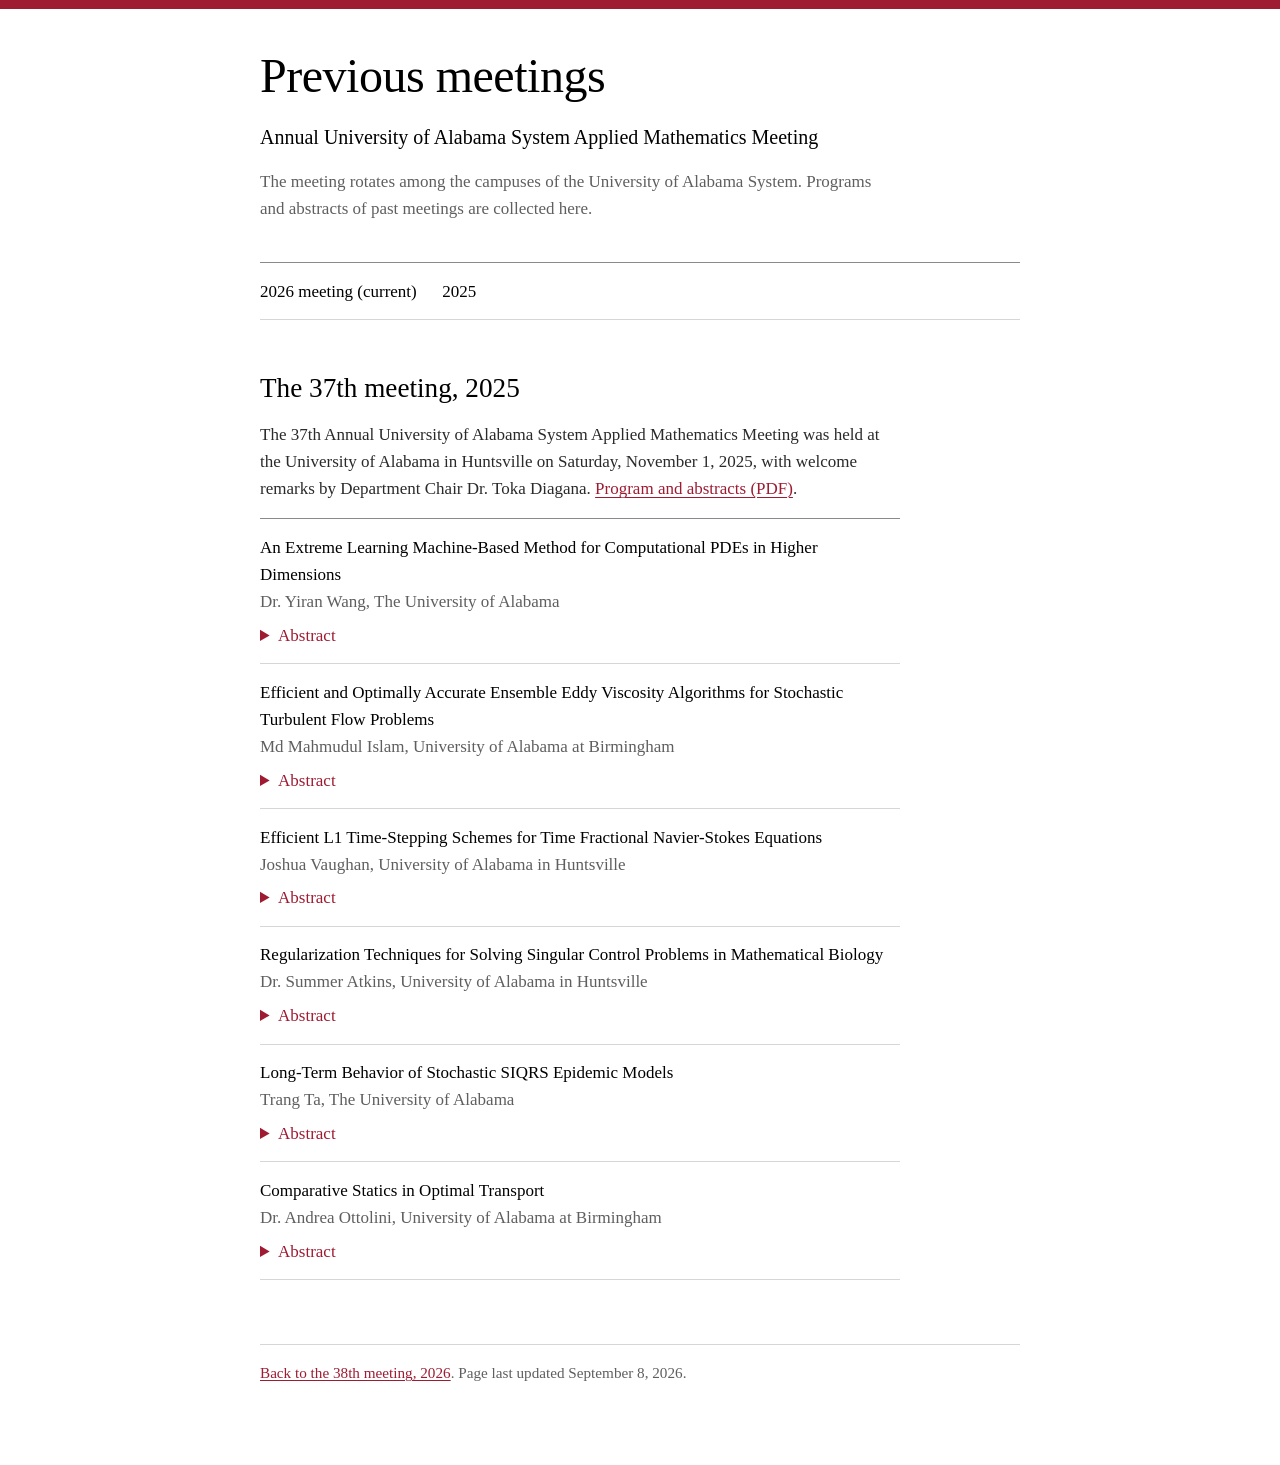
==== previous-meetings.html @ 79e26bdf "Move the 37th meeting to a standalone previous-meetings page Co-Authored-By: Claude Fable 5.1 <norep" ====
<!DOCTYPE html>
<html lang="en">
<head>
<meta charset="utf-8">
<meta name="viewport" content="width=device-width, initial-scale=1">
<title>Previous meetings: University of Alabama System Applied Mathematics Meeting</title>
<meta name="description" content="Programs and abstracts of previous Annual University of Alabama System Applied Mathematics Meetings.">
<link rel="stylesheet" href="style.css">
<!--
  To add a year: copy the <section> block below, give it a new id (e.g. meeting-2026),
  place it ABOVE the older ones, and put the program PDF in assets/.
-->
</head>
<body>
<div class="page">

<header class="masthead">
  <h1>Previous meetings</h1>
  <p class="when-where">
    <span>Annual University of Alabama System Applied Mathematics Meeting</span>
  </p>
  <p class="tentative">The meeting rotates among the campuses of the University of Alabama System. Programs and abstracts of past meetings are collected here.</p>
</header>

<nav class="toc" aria-label="Site">
  <ul>
    <li><a href="index.html">2026 meeting (current)</a></li>
    <li><a href="#meeting-2025">2025</a></li>
  </ul>
</nav>

<section id="meeting-2025">
  <h2>The 37th meeting, 2025</h2>
  <p>The 37th Annual University of Alabama System Applied Mathematics Meeting was held at the University of Alabama in Huntsville on Saturday, November 1, 2025, with welcome remarks by Department Chair Dr. Toka Diagana. <a href="assets/37thAppliedMathMeeting_UAH.pdf">Program and abstracts (PDF)</a>.</p>
  <ul class="talks">
    <li>
      <span class="title">An Extreme Learning Machine-Based Method for Computational PDEs in Higher Dimensions</span>
      <span class="speaker">Dr. Yiran Wang, The University of Alabama</span>
      <details>
        <summary>Abstract</summary>
        <p>We present two effective methods for solving high-dimensional partial differential equations (PDE) based on randomized neural networks. Motivated by the universal approximation property of this type of networks, both methods extend the extreme learning machine (ELM) approach from low to high dimensions.</p>
      </details>
    </li>
    <li>
      <span class="title">Efficient and Optimally Accurate Ensemble Eddy Viscosity Algorithms for Stochastic Turbulent Flow Problems</span>
      <span class="speaker">Md Mahmudul Islam, University of Alabama at Birmingham</span>
      <details>
        <summary>Abstract</summary>
        <p>In this talk, we first propose a Reynolds averaged continuous Ensemble Eddy Viscosity (EEV) model for stochastic turbulent flow problems. We then propose a generic algorithm for a family of fully discrete, grad-div regularized, efficient ensemble parameterized schemes for this model. The linearized Implicit-Explicit (IMEX) EEV generic algorithm shares a common coefficient matrix for each realization per time-step, but with different right-hand-side vectors, which reduces the computational cost and memory requirements to the order of solving deterministic flow problems. One family member of the proposed time-stepping algorithm is analyzed and proven to be stable. It is found to be second-order accurate in time for any stable finite element pair. Avoiding the discrete inverse inequality, the optimal convergence of the scheme is proven rigorously for both 2D and 3D problems. For appropriately large grad-div parameters, that scheme is unconditionally stable and allows weakly divergence-free elements. Several numerical tests are given for high expected Reynolds number (E[Re]) problems. The convergence rates are verified using manufactured solutions with E[Re] = 10<sup>3</sup>, 10<sup>4</sup>, and 10<sup>5</sup>. For various high E[Re], the scheme is implemented on benchmark problems which includes: A 2D channel flow over a unit step problem, a non-intrusive Stochastic Collocation Method (SCM) is used to examine the performance of the schemes on a 2D Regularized Lid Driven Cavity (RLDC) problem, and a 3D RLDC problem, and found them perform well. In addition, we propose an efficient penalty projection algorithm for second-order stochastic turbulent-flow problems.</p>
      </details>
    </li>
    <li>
      <span class="title">Efficient L1 Time-Stepping Schemes for Time Fractional Navier-Stokes Equations</span>
      <span class="speaker">Joshua Vaughan, University of Alabama in Huntsville</span>
      <details>
        <summary>Abstract</summary>
        <p>The Navier–Stokes equations form the cornerstone of viscous fluid flow modeling, extensively studied both theoretically and computationally due to their fundamental role in applications such as aerodynamics, engineering, and plasma physics. Yet, the classical integer-order formulations often fail to accurately capture complex fluid behaviors, such as anomalous diffusion and nonlocal transport in fractal or heterogeneous media. These limitations have motivated the introduction of fractional Navier–Stokes models, incorporating non-integer-order derivatives in time or space to represent memory and nonlocal phenomena more faithfully. In this talk, I will present an L1 scheme for the time fractional Navier-Stokes equations and show some theoretical and numerical results.</p>
      </details>
    </li>
    <li>
      <span class="title">Regularization Techniques for Solving Singular Control Problems in Mathematical Biology</span>
      <span class="speaker">Dr. Summer Atkins, University of Alabama in Huntsville</span>
      <details>
        <summary>Abstract</summary>
        <p>Optimal control theory has been a promising tool in mathematical biology. In some cases, the problem can have the control appear linearly in both the state equations and in the objective functional. The optimal control for such a problem can have a singular region, a region of nonzero measure for which the switching function (the partial derivative of the Hamiltonian with respect to the control) vanishes identically on that region. Finding explicit solutions for the singular case can be particularly difficult, but what’s even more challenging is that numerical solvers are prone to oscillatory artifacts. In this talk, we consider using total variation regularization to regularize these oscillatory artifacts, and we demonstrate numerical solutions to multiple biologically relevant singular control problems.</p>
      </details>
    </li>
    <li>
      <span class="title">Long-Term Behavior of Stochastic SIQRS Epidemic Models</span>
      <span class="speaker">Trang Ta, The University of Alabama</span>
      <details>
        <summary>Abstract</summary>
        <p>This talk analyzes and classifies the dynamics of SIQRS epidemiological models with susceptible, infected, quarantined, and recovered classes, where the recovered individuals can become reinfected. The models incorporate two important types of random fluctuations. The first type results from small fluctuations of the various model parameters that lead to white noise terms. The second type stems from significant environmental regime shifts that can happen at random. The environment switches randomly between a finite number of environmental states, each with a possibly different disease dynamic. The long-term fate of the disease is fully determined by a real-valued threshold λ. When λ &lt; 0, the disease goes extinct asymptotically at an exponential rate. On the other hand, if λ &gt; 0, the disease persists indefinitely. The analysis concludes with some examples in which λ can be computed explicitly, together with simulation results that shed light on real-world situations.</p>
      </details>
    </li>
    <li>
      <span class="title">Comparative Statics in Optimal Transport</span>
      <span class="speaker">Dr. Andrea Ottolini, University of Alabama at Birmingham</span>
      <details>
        <summary>Abstract</summary>
        <p>Given two probability measures f and g on ℝ<sup>m</sup> and ℝ<sup>n</sup>, and a cost function c from ℝ<sup>n</sup> × ℝ<sup>m</sup> → ℝ, the optimal transport problem is to determine the optimal way to map f to g, where optimality is measures with respect to the cost c. The problem has various applications, and I will focus on an economic one where the map can be interpreted as an assignment of workers to firms. A natural question is that of comparative statics: what is the adjustment in the assignment when the cost varies? In this talk, I will dig more into the economics and the mathematics behind the problem. This is based on joint work with Aleh Tsyvinski and Job Boerma.</p>
      </details>
    </li>
  </ul>
</section>

<footer>
  <p><a href="index.html">Back to the 38th meeting, 2026</a>. Page last updated September 8, 2026.</p>
</footer>

</div>
</body>
</html>
---- style.css ----
/* 38th Annual University of Alabama System Applied Mathematics Meeting
   Hand-written stylesheet. No frameworks, no external fonts or scripts. */

:root {
  --crimson: #9e1b32;          /* UA crimson */
  --crimson-deep: #7a1427;
  --crimson-wash: #f7eaed;     /* shading for breaks in the schedule */
  --paper: #ffffff;
  --ink: #000000;
  --ink-body: #2a2a2a;
  --ink-muted: #5f5f5f;
  --rule: #d6d6d6;
  --rule-strong: #8a8a8a;
  --tbd-bg: #fff4c2;
  --tbd-ink: #5a4300;
  --measure: 40rem;
  --measure-wide: 50rem;
}

@media (prefers-color-scheme: dark) {
  :root {
    --crimson: #e2647b;
    --crimson-deep: #f08ea0;
    --crimson-wash: #33151c;
    --paper: #161616;
    --ink: #ffffff;
    --ink-body: #dcdcdc;
    --ink-muted: #a3a3a3;
    --rule: #3a3a3a;
    --rule-strong: #7a7a7a;
    --tbd-bg: #4a3a00;
    --tbd-ink: #ffe9a3;
  }
}

* { box-sizing: border-box; }

html { color-scheme: light dark; }

body {
  margin: 0;
  background: var(--paper);
  color: var(--ink-body);
  font-family: "Iowan Old Style", "Palatino Linotype", "Book Antiqua", Palatino, Georgia, "Times New Roman", serif;
  font-size: 1.0625rem;
  line-height: 1.6;
  border-top: 0.6rem solid var(--crimson);
}

a {
  color: var(--crimson);
  text-decoration-thickness: 1px;
  text-underline-offset: 0.15em;
}
a:hover { color: var(--crimson-deep); }
a:focus-visible,
summary:focus-visible {
  outline: 3px solid var(--crimson);
  outline-offset: 3px;
}

.page {
  max-width: var(--measure-wide);
  margin: 0 auto;
  padding: 2.5rem 1.25rem 4rem;
}

/* Masthead */

.masthead { max-width: var(--measure-wide); }

.masthead h1 {
  margin: 0;
  color: var(--ink);
  font-weight: 400;
  font-size: clamp(1.9rem, 4.6vw, 3rem);
  line-height: 1.12;
  letter-spacing: -0.01em;
  text-wrap: balance;
}

.masthead .when-where {
  margin: 1.25rem 0 0;
  font-size: 1.25rem;
  line-height: 1.45;
  color: var(--ink);
}
.masthead .when-where span { display: block; }
.masthead .when-where .date { font-weight: 700; }

.masthead .tentative {
  margin: 1rem 0 0;
  color: var(--ink-muted);
  max-width: var(--measure);
}

.actions {
  margin: 1.75rem 0 0;
  padding: 0;
  list-style: none;
  display: flex;
  flex-wrap: wrap;
  gap: 0.75rem 1.5rem;
}
.actions a.primary {
  display: inline-block;
  background: var(--crimson);
  color: #fff;
  padding: 0.6rem 1.1rem;
  text-decoration: none;
  border-radius: 2px;
}
.actions a.primary:hover { background: var(--crimson-deep); color: #fff; }
.actions li { display: flex; align-items: center; }

/* In-page navigation */

.toc {
  margin: 2.5rem 0 0;
  padding: 0.9rem 0;
  border-top: 1px solid var(--rule-strong);
  border-bottom: 1px solid var(--rule);
}
.toc ul {
  margin: 0;
  padding: 0;
  list-style: none;
  display: flex;
  flex-wrap: wrap;
  gap: 0.35rem 1.6rem;
}
.toc a { color: var(--ink); text-decoration: none; }
.toc a:hover { color: var(--crimson); text-decoration: underline; }

/* Sections */

section { margin-top: 3.25rem; }

h2 {
  margin: 0 0 1rem;
  color: var(--ink);
  font-weight: 400;
  font-size: 1.7rem;
  line-height: 1.2;
}

h3 {
  margin: 1.75rem 0 0.5rem;
  color: var(--ink);
  font-weight: 700;
  font-size: 1.125rem;
}

p, ul, ol, dl { max-width: var(--measure); }
p { margin: 0 0 1rem; }

/* Schedule table: the centerpiece of the page */

.schedule {
  width: 100%;
  border-collapse: collapse;
  margin: 0.5rem 0 1rem;
  font-variant-numeric: tabular-nums;
}
.schedule caption {
  text-align: left;
  caption-side: top;
  padding: 0 0 0.6rem;
  color: var(--ink-muted);
}
.schedule th,
.schedule td {
  text-align: left;
  vertical-align: top;
  padding: 0.55rem 0.75rem 0.55rem 0;
  border-bottom: 1px solid var(--rule);
}
.schedule thead th {
  color: var(--ink);
  border-bottom: 1px solid var(--rule-strong);
  font-weight: 700;
}
.schedule th[scope="row"] {
  width: 11.5rem;
  white-space: nowrap;
  font-weight: 400;
  color: var(--crimson);
}
.schedule tr.break td,
.schedule tr.break th {
  background: var(--crimson-wash);
  font-weight: 700;
  color: var(--ink);
}
.schedule tr.break th { padding-left: 0.5rem; }
.schedule tr.break td { padding-right: 0.5rem; }
.schedule .slot { color: var(--ink-muted); font-style: italic; }

.schedule-note {
  font-size: 0.95rem;
  color: var(--ink-muted);
}

@media (max-width: 34rem) {
  .schedule th[scope="row"] {
    width: 7.5rem;
    white-space: normal;
  }
}

/* Definition lists (call for talks, venue, contact) */

dl { margin: 0 0 1rem; }
dt { font-weight: 700; color: var(--ink); margin-top: 0.75rem; }
dd { margin: 0.15rem 0 0; }

/* Organizers */

.people {
  list-style: none;
  padding: 0;
  margin: 0 0 1rem;
  max-width: var(--measure);
}
.people li { padding: 0.45rem 0; border-bottom: 1px solid var(--rule); }
.people li:first-child { border-top: 1px solid var(--rule-strong); }
.people .name { color: var(--ink); font-weight: 700; }
.people .aff { color: var(--ink-muted); }

/* Placeholders that must be filled in before announcing */

.tbd {
  background: var(--tbd-bg);
  color: var(--tbd-ink);
  padding: 0 0.3em;
  border-radius: 2px;
  font-style: normal;
}

/* Previous meeting: talk list with collapsible abstracts */

.talks {
  list-style: none;
  padding: 0;
  margin: 0 0 1rem;
  max-width: var(--measure);
}
.talks > li {
  padding: 0.9rem 0;
  border-bottom: 1px solid var(--rule);
}
.talks > li:first-child { border-top: 1px solid var(--rule-strong); }
.talks .title { color: var(--ink); }
.talks .speaker { display: block; color: var(--ink-muted); }
.talks details { margin-top: 0.4rem; }
.talks summary {
  cursor: pointer;
  color: var(--crimson);
  width: max-content;
  max-width: 100%;
}
.talks summary:hover { color: var(--crimson-deep); text-decoration: underline; }
.talks details p { margin: 0.5rem 0 0; }

footer {
  margin-top: 4rem;
  padding-top: 1rem;
  border-top: 1px solid var(--rule);
  color: var(--ink-muted);
  font-size: 0.95rem;
}

@media (prefers-reduced-motion: no-preference) {
  html { scroll-behavior: smooth; }
}

@media print {
  body { border-top: none; color: #000; }
  .actions, .toc { display: none; }
  a { color: #000; text-decoration: none; }
}
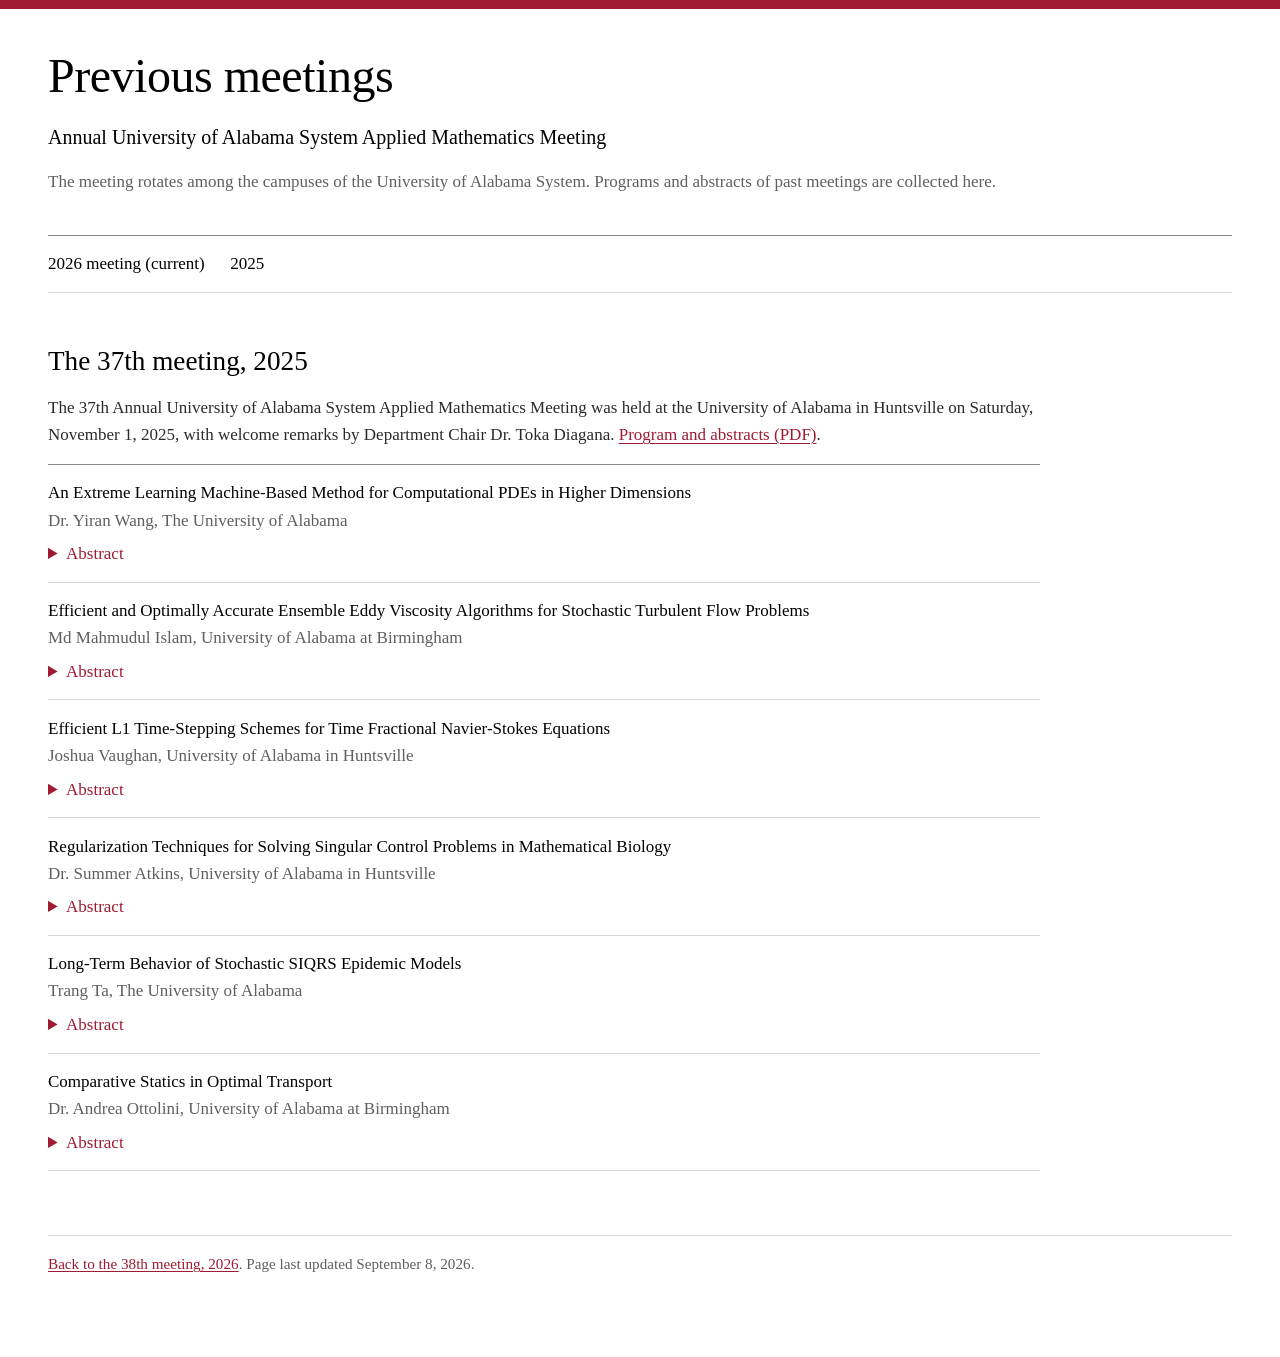
==== commit 38e783d1: "Widen the page from 50rem to 78rem The single centred column read as a narrow strip on a desktop mon" ====
--- a/previous-meetings.html
+++ b/previous-meetings.html
@@ -5,7 +5,7 @@
 <meta name="viewport" content="width=device-width, initial-scale=1">
 <title>Previous meetings: University of Alabama System Applied Mathematics Meeting</title>
 <meta name="description" content="Programs and abstracts of previous Annual University of Alabama System Applied Mathematics Meetings.">
-<link rel="stylesheet" href="style.css">
+<link rel="stylesheet" href="style.css?v=20260908d">
 <!--
   To add a year: copy the <section> block below, give it a new id (e.g. meeting-2026),
   place it ABOVE the older ones, and put the program PDF in assets/.
--- a/style.css
+++ b/style.css
@@ -13,8 +13,8 @@
   --rule-strong: #8a8a8a;
   --tbd-bg: #fff4c2;
   --tbd-ink: #5a4300;
-  --measure: 40rem;
-  --measure-wide: 50rem;
+  --measure: 62rem;
+  --measure-wide: 78rem;
 }
 
 @media (prefers-color-scheme: dark) {
@@ -62,7 +62,7 @@
 .page {
   max-width: var(--measure-wide);
   margin: 0 auto;
-  padding: 2.5rem 1.25rem 4rem;
+  padding: 2.5rem 2rem 4rem;
 }
 
 /* Masthead */
@@ -213,6 +213,19 @@
 dl { margin: 0 0 1rem; }
 dt { font-weight: 700; color: var(--ink); margin-top: 0.75rem; }
 dd { margin: 0.15rem 0 0; }
+
+address { font-style: normal; }
+
+.map { max-width: var(--measure-wide); margin: 1.25rem 0 0; }
+.map iframe {
+  display: block;
+  width: 100%;
+  height: 360px;
+  border: 0;
+  border-radius: 2px;
+}
+.map p { margin: 0.5rem 0 0; font-size: 0.95rem; }
+@media (max-width: 34rem) { .map iframe { height: 260px; } }
 
 /* Organizers */
 
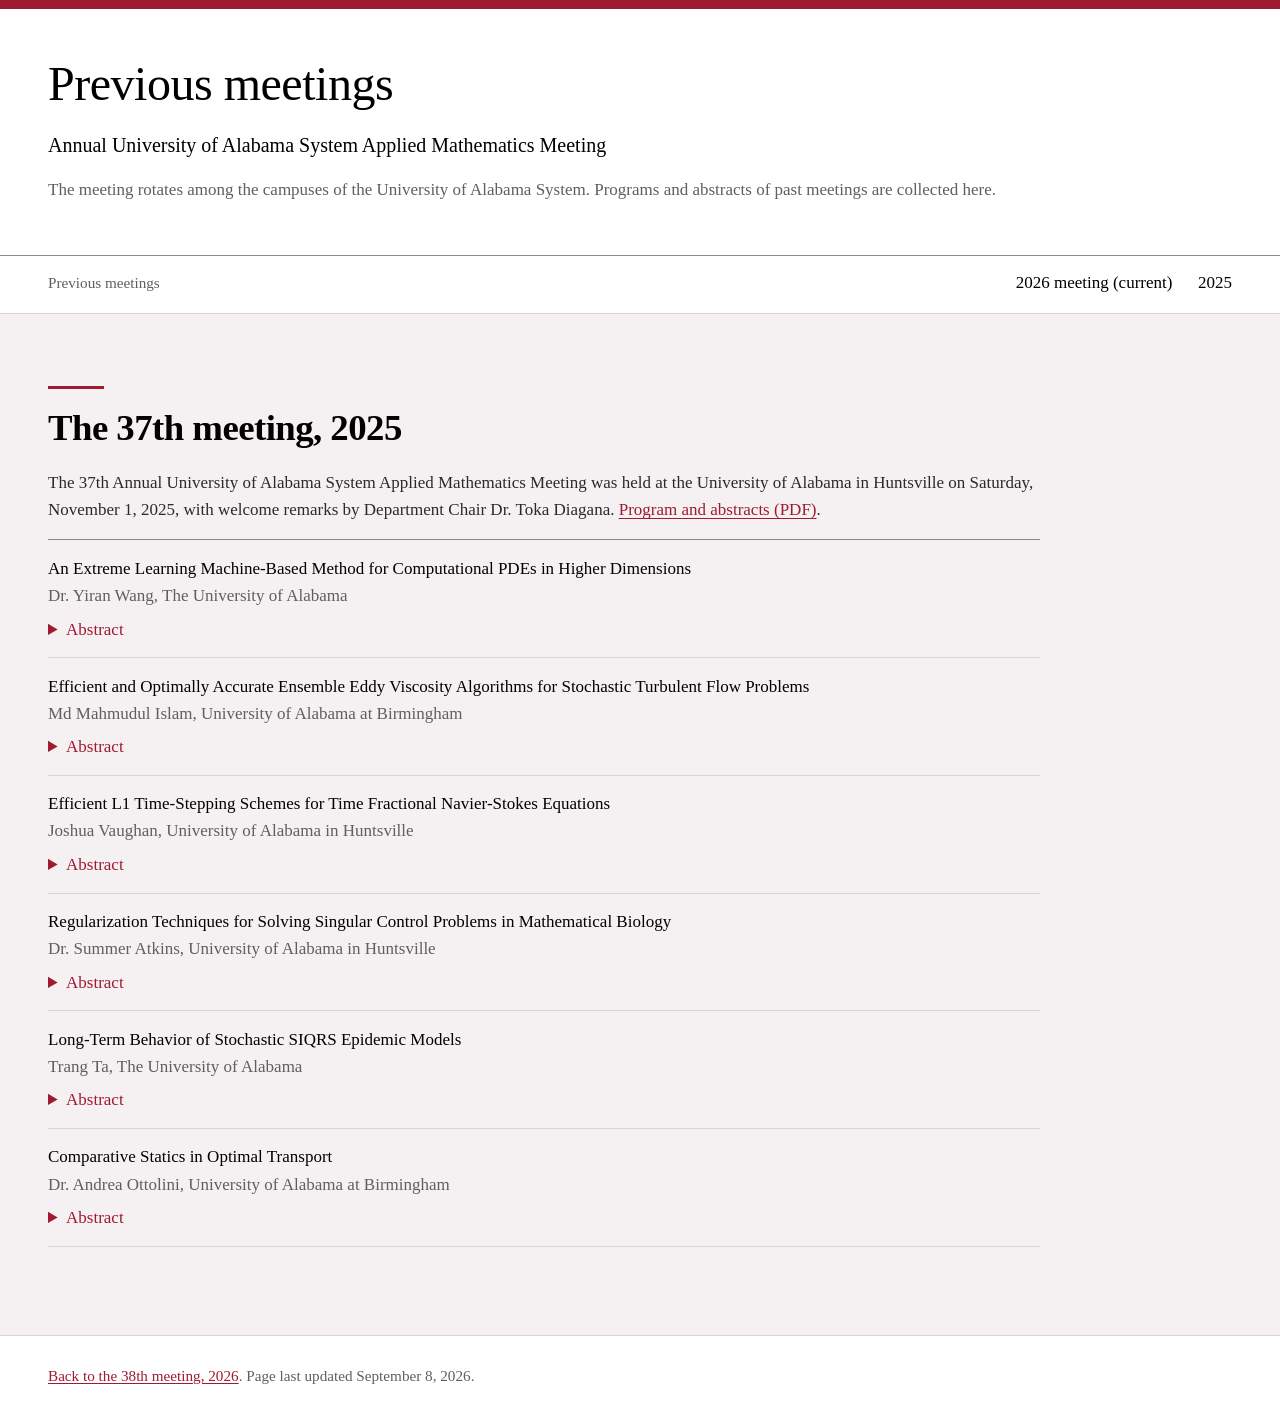
==== commit 3d16f777: "Give each section its own band so they stop reading as one column The page was a single continuous c" ====
--- a/previous-meetings.html
+++ b/previous-meetings.html
@@ -5,31 +5,41 @@
 <meta name="viewport" content="width=device-width, initial-scale=1">
 <title>Previous meetings: University of Alabama System Applied Mathematics Meeting</title>
 <meta name="description" content="Programs and abstracts of previous Annual University of Alabama System Applied Mathematics Meetings.">
-<link rel="stylesheet" href="style.css?v=20260908d">
+<link rel="stylesheet" href="style.css?v=20260908e">
 <!--
   To add a year: copy the <section> block below, give it a new id (e.g. meeting-2026),
   place it ABOVE the older ones, and put the program PDF in assets/.
+
+  Every top-level block is a full-width band carrying its own background; the
+  inner <div class="wrap"> holds the text measure. Alternate the tinted band
+  (class="band band--tint") and the plain one (class="band") between sections,
+  and add each new id to the <nav class="toc"> list.
 -->
 </head>
 <body>
-<div class="page">
 
-<header class="masthead">
-  <h1>Previous meetings</h1>
-  <p class="when-where">
-    <span>Annual University of Alabama System Applied Mathematics Meeting</span>
-  </p>
-  <p class="tentative">The meeting rotates among the campuses of the University of Alabama System. Programs and abstracts of past meetings are collected here.</p>
+<header class="masthead" id="top">
+  <div class="wrap">
+    <h1>Previous meetings</h1>
+    <p class="when-where">
+      <span>Annual University of Alabama System Applied Mathematics Meeting</span>
+    </p>
+    <p class="tentative">The meeting rotates among the campuses of the University of Alabama System. Programs and abstracts of past meetings are collected here.</p>
+  </div>
 </header>
 
 <nav class="toc" aria-label="Site">
-  <ul>
-    <li><a href="index.html">2026 meeting (current)</a></li>
-    <li><a href="#meeting-2025">2025</a></li>
-  </ul>
+  <div class="wrap">
+    <a class="toc-home" href="#top">Previous meetings</a>
+    <ul>
+      <li><a href="index.html">2026 meeting (current)</a></li>
+      <li><a href="#meeting-2025">2025</a></li>
+    </ul>
+  </div>
 </nav>
 
-<section id="meeting-2025">
+<section id="meeting-2025" class="band band--tint">
+  <div class="wrap">
   <h2>The 37th meeting, 2025</h2>
   <p>The 37th Annual University of Alabama System Applied Mathematics Meeting was held at the University of Alabama in Huntsville on Saturday, November 1, 2025, with welcome remarks by Department Chair Dr. Toka Diagana. <a href="assets/37thAppliedMathMeeting_UAH.pdf">Program and abstracts (PDF)</a>.</p>
   <ul class="talks">
@@ -82,12 +92,72 @@
       </details>
     </li>
   </ul>
+  </div>
 </section>
 
 <footer>
-  <p><a href="index.html">Back to the 38th meeting, 2026</a>. Page last updated September 8, 2026.</p>
+  <div class="wrap">
+    <p><a href="index.html">Back to the 38th meeting, 2026</a>. Page last updated September 8, 2026.</p>
+  </div>
 </footer>
 
-</div>
+<script>
+/* Pins the section navigation and marks the section currently being read.
+   Plain vanilla JS, no library. The page works fully without it. */
+(function () {
+  var nav = document.querySelector('.toc');
+  if (!nav) return;
+
+  var onScroll = function () {
+    nav.classList.toggle('is-stuck', nav.getBoundingClientRect().top <= 0);
+  };
+  window.addEventListener('scroll', onScroll, { passive: true });
+  onScroll();
+
+  /* Anchor jumps must clear the pinned bar. Its height changes when the links
+     wrap, so measure it rather than trusting the value in the stylesheet. */
+  var setNavHeight = function () {
+    var h = Math.ceil(nav.getBoundingClientRect().height) + 12;
+    document.documentElement.style.setProperty('--nav-height', h + 'px');
+  };
+  setNavHeight();
+  window.addEventListener('resize', setNavHeight);
+
+  if (!('IntersectionObserver' in window)) return;
+
+  var links = {}, sections = [], seen = Object.create(null);
+  Array.prototype.forEach.call(nav.querySelectorAll('a[href^="#"]'), function (a) {
+    var target = document.getElementById(a.getAttribute('href').slice(1));
+    if (target && target.tagName === 'SECTION') { links[target.id] = a; sections.push(target); }
+  });
+  if (!sections.length) return;
+
+  var mark = function (current) {
+    for (var id in links) links[id].classList.toggle('is-current', id === current);
+  };
+
+  var update = function () {
+    var doc = document.documentElement;
+    /* The last section is shorter than the detection band, so it would never
+       match on its own: at the end of the page it is what is being read. */
+    if (window.scrollY + window.innerHeight >= doc.scrollHeight - 2) {
+      mark(sections[sections.length - 1].id);
+      return;
+    }
+    var current = null;
+    sections.forEach(function (s) { if (seen[s.id]) current = s.id; });
+    if (current) mark(current);
+    else if (window.scrollY < sections[0].offsetTop) mark(null);
+  };
+
+  var observer = new IntersectionObserver(function (entries) {
+    entries.forEach(function (e) { seen[e.target.id] = e.isIntersecting; });
+    update();
+  }, { rootMargin: '-76px 0px -70% 0px' });
+  sections.forEach(function (s) { observer.observe(s); });
+  window.addEventListener('scroll', update, { passive: true });
+})();
+</script>
+
 </body>
 </html>
--- a/style.css
+++ b/style.css
@@ -1,11 +1,17 @@
 /* 38th Annual University of Alabama System Applied Mathematics Meeting
-   Hand-written stylesheet. No frameworks, no external fonts or scripts. */
+   Hand-written stylesheet. No frameworks, no external fonts or scripts.
+
+   Page structure: each top-level block (masthead, nav, section, footer) is a
+   full-bleed "band" that carries the background; an inner .wrap holds the
+   measure. Sections alternate paper / tint and each opens with a crimson rule,
+   so every section reads as its own block. */
 
 :root {
   --crimson: #9e1b32;          /* UA crimson */
   --crimson-deep: #7a1427;
-  --crimson-wash: #f7eaed;     /* shading for breaks in the schedule */
+  --crimson-wash: #eddfe3;     /* shading for breaks in the schedule */
   --paper: #ffffff;
+  --band: #f5f1f2;             /* alternating section background */
   --ink: #000000;
   --ink-body: #2a2a2a;
   --ink-muted: #5f5f5f;
@@ -13,16 +19,19 @@
   --rule-strong: #8a8a8a;
   --tbd-bg: #fff4c2;
   --tbd-ink: #5a4300;
+  --sticky-shadow: 0 1px 0 rgba(0, 0, 0, 0.09), 0 6px 14px rgba(0, 0, 0, 0.07);
   --measure: 62rem;
   --measure-wide: 78rem;
+  --nav-height: 4.5rem;
 }
 
 @media (prefers-color-scheme: dark) {
   :root {
     --crimson: #e2647b;
     --crimson-deep: #f08ea0;
-    --crimson-wash: #33151c;
+    --crimson-wash: #3d1922;
     --paper: #161616;
+    --band: #1e1a1c;
     --ink: #ffffff;
     --ink-body: #dcdcdc;
     --ink-muted: #a3a3a3;
@@ -30,6 +39,7 @@
     --rule-strong: #7a7a7a;
     --tbd-bg: #4a3a00;
     --tbd-ink: #ffe9a3;
+    --sticky-shadow: 0 1px 0 rgba(0, 0, 0, 0.6), 0 6px 14px rgba(0, 0, 0, 0.5);
   }
 }
 
@@ -59,15 +69,30 @@
   outline-offset: 3px;
 }
 
-.page {
+/* Keep anything scrolled to by a link or by keyboard focus clear of the
+   pinned navigation bar. */
+:is(a, summary, [tabindex]) { scroll-margin-top: calc(var(--nav-height) + 1rem); }
+
+/* Bands and the measure inside them */
+
+.wrap {
   max-width: var(--measure-wide);
   margin: 0 auto;
-  padding: 2.5rem 2rem 4rem;
+  padding-left: 2rem;
+  padding-right: 2rem;
+}
+
+.band { padding: 4.5rem 0; }
+.band--tint { background: var(--band); }
+
+@media (max-width: 34rem) {
+  .wrap { padding-left: 1.25rem; padding-right: 1.25rem; }
+  .band { padding: 3rem 0; }
 }
 
 /* Masthead */
 
-.masthead { max-width: var(--measure-wide); }
+.masthead { padding: 3rem 0 3.25rem; }
 
 .masthead h1 {
   margin: 0;
@@ -113,35 +138,89 @@
 .actions a.primary:hover { background: var(--crimson-deep); color: #fff; }
 .actions li { display: flex; align-items: center; }
 
-/* In-page navigation */
+/* In-page navigation, pinned to the top while scrolling */
 
 .toc {
-  margin: 2.5rem 0 0;
-  padding: 0.9rem 0;
+  position: sticky;
+  top: 0;
+  z-index: 10;
+  margin: 0;
+  padding: 0.8rem 0;
+  background: var(--paper);
   border-top: 1px solid var(--rule-strong);
   border-bottom: 1px solid var(--rule);
 }
+.toc.is-stuck {
+  border-top-color: transparent;
+  box-shadow: var(--sticky-shadow);
+}
+.toc .wrap {
+  display: flex;
+  flex-wrap: wrap;
+  align-items: baseline;
+  gap: 0.4rem 2rem;
+}
+.toc-home {
+  color: var(--ink-muted);
+  font-size: 0.95rem;
+  text-decoration: none;
+}
+.toc-home:hover { color: var(--crimson); text-decoration: underline; }
+@media (max-width: 48rem) { .toc-home { display: none; } }
+
 .toc ul {
-  margin: 0;
+  margin: 0 0 0 auto;
   padding: 0;
   list-style: none;
   display: flex;
   flex-wrap: wrap;
-  gap: 0.35rem 1.6rem;
-}
-.toc a { color: var(--ink); text-decoration: none; }
-.toc a:hover { color: var(--crimson); text-decoration: underline; }
+  gap: 0.3rem 1.6rem;
+}
+.toc a:not(.toc-home) {
+  display: inline-block;
+  color: var(--ink);
+  text-decoration: none;
+  padding-bottom: 0.15rem;
+  border-bottom: 2px solid transparent;
+}
+.toc a:not(.toc-home):hover {
+  color: var(--crimson);
+  border-bottom-color: var(--rule-strong);
+}
+.toc a.is-current {
+  color: var(--crimson);
+  font-weight: 700;
+  border-bottom-color: var(--crimson);
+}
+
+/* Keep the pinned bar to a single row on a phone: it stays on screen the whole
+   time, so it must not eat the viewport. --nav-height is the static fallback
+   for the no-JavaScript case; the script replaces it with the measured height. */
+@media (max-width: 34rem) {
+  :root { --nav-height: 6.5rem; }
+  .toc { padding: 0.6rem 0; }
+  .toc ul { gap: 0.25rem 1rem; font-size: 0.95rem; }
+}
 
 /* Sections */
 
-section { margin-top: 3.25rem; }
+section { scroll-margin-top: var(--nav-height); }
 
 h2 {
-  margin: 0 0 1rem;
-  color: var(--ink);
-  font-weight: 400;
-  font-size: 1.7rem;
-  line-height: 1.2;
+  margin: 0 0 1.25rem;
+  color: var(--ink);
+  font-weight: 700;
+  font-size: clamp(1.8rem, 3vw, 2.3rem);
+  line-height: 1.15;
+  letter-spacing: -0.015em;
+}
+section h2::before {
+  content: "";
+  display: block;
+  width: 3.5rem;
+  height: 3px;
+  margin-bottom: 1.1rem;
+  background: var(--crimson);
 }
 
 h3 {
@@ -208,7 +287,7 @@
   }
 }
 
-/* Definition lists (call for talks, venue, contact) */
+/* Definition lists (call for talks, venue) */
 
 dl { margin: 0 0 1rem; }
 dt { font-weight: 700; color: var(--ink); margin-top: 0.75rem; }
@@ -232,13 +311,34 @@
 .people {
   list-style: none;
   padding: 0;
-  margin: 0 0 1rem;
-  max-width: var(--measure);
-}
-.people li { padding: 0.45rem 0; border-bottom: 1px solid var(--rule); }
-.people li:first-child { border-top: 1px solid var(--rule-strong); }
-.people .name { color: var(--ink); font-weight: 700; }
-.people .aff { color: var(--ink-muted); }
+  margin: 0 0 1.5rem;
+  max-width: none;
+  display: grid;
+  grid-template-columns: 1fr;
+  gap: 1rem;
+}
+/* Explicit column counts rather than auto-fit: there are five organizers, and
+   auto-fit leaves a lone card stranded on a second row at common widths. */
+@media (min-width: 34rem) { .people { grid-template-columns: repeat(2, 1fr); } }
+@media (min-width: 56rem) { .people { grid-template-columns: repeat(3, 1fr); } }
+@media (min-width: 72rem) { .people { grid-template-columns: repeat(5, 1fr); } }
+.people li {
+  padding: 1rem 1.1rem 1.1rem;
+  background: var(--paper);
+  border: 1px solid var(--rule);
+  border-top: 3px solid var(--crimson);
+}
+.people .name {
+  display: block;
+  color: var(--ink);
+  font-weight: 700;
+}
+.people .aff {
+  display: block;
+  color: var(--ink-muted);
+  font-size: 0.95rem;
+  margin-bottom: 0.4rem;
+}
 
 /* Placeholders that must be filled in before announcing */
 
@@ -276,12 +376,12 @@
 .talks details p { margin: 0.5rem 0 0; }
 
 footer {
-  margin-top: 4rem;
-  padding-top: 1rem;
+  padding: 1.75rem 0;
   border-top: 1px solid var(--rule);
   color: var(--ink-muted);
   font-size: 0.95rem;
 }
+footer p { margin: 0; }
 
 @media (prefers-reduced-motion: no-preference) {
   html { scroll-behavior: smooth; }
@@ -291,4 +391,12 @@
   body { border-top: none; color: #000; }
   .actions, .toc { display: none; }
   a { color: #000; text-decoration: none; }
-}
+  .band { padding: 1.25rem 0; }
+  .band--tint,
+  .people li,
+  .schedule tr.break td,
+  .schedule tr.break th { background: none; }
+  .people li { border: 1px solid #999; }
+  section h2::before { background: #000; }
+  .map iframe { display: none; }
+}
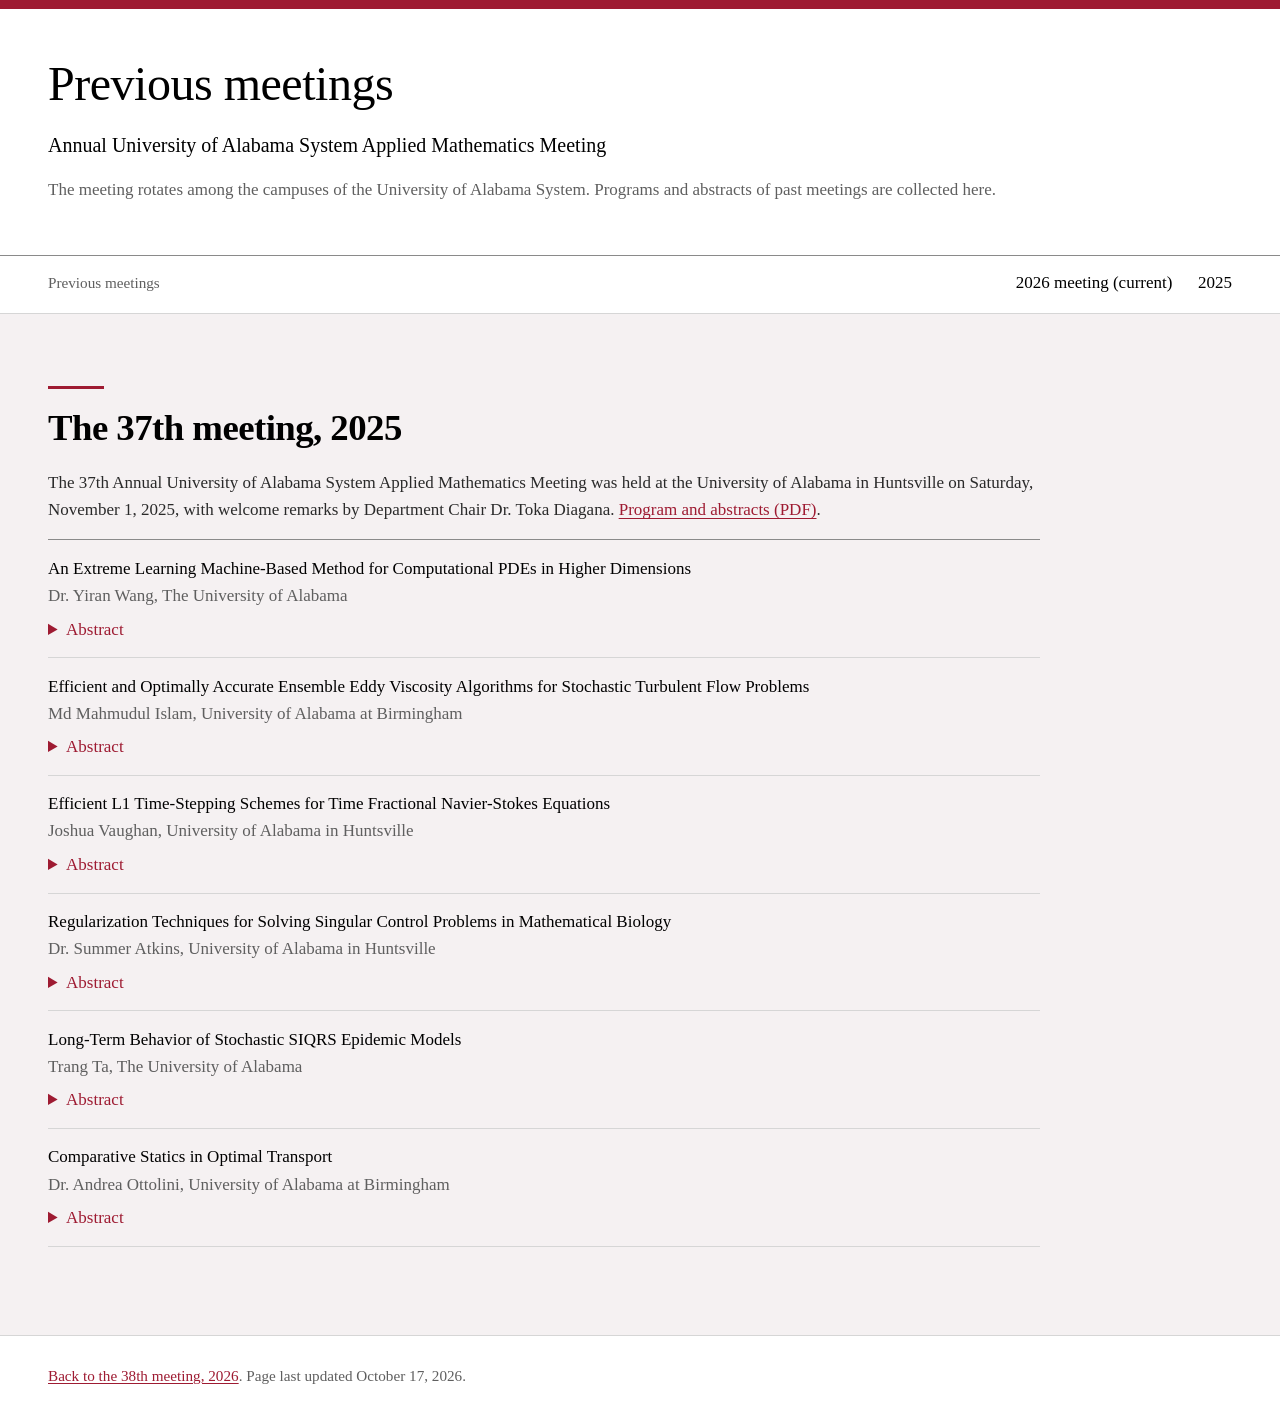
==== commit 4ceccf98: "Add six confirmed talks with inline abstracts; three student slots still open Faculty (morning): Put" ====
--- a/previous-meetings.html
+++ b/previous-meetings.html
@@ -5,7 +5,7 @@
 <meta name="viewport" content="width=device-width, initial-scale=1">
 <title>Previous meetings: University of Alabama System Applied Mathematics Meeting</title>
 <meta name="description" content="Programs and abstracts of previous Annual University of Alabama System Applied Mathematics Meetings.">
-<link rel="stylesheet" href="style.css?v=20260908e">
+<link rel="stylesheet" href="style.css?v=20261017">
 <!--
   To add a year: copy the <section> block below, give it a new id (e.g. meeting-2026),
   place it ABOVE the older ones, and put the program PDF in assets/.
@@ -97,7 +97,7 @@
 
 <footer>
   <div class="wrap">
-    <p><a href="index.html">Back to the 38th meeting, 2026</a>. Page last updated September 8, 2026.</p>
+    <p><a href="index.html">Back to the 38th meeting, 2026</a>. Page last updated October 17, 2026.</p>
   </div>
 </footer>
 
--- a/style.css
+++ b/style.css
@@ -275,6 +275,20 @@
 .schedule tr.break td { padding-right: 0.5rem; }
 .schedule .slot { color: var(--ink-muted); font-style: italic; }
 
+/* Talk cells: title, speaker, and a collapsible abstract */
+.schedule .talk-title { display: block; color: var(--ink); font-weight: 600; }
+.schedule .speaker { display: block; color: var(--ink-muted); }
+.schedule details { margin-top: 0.35rem; }
+.schedule summary {
+  cursor: pointer;
+  color: var(--crimson);
+  width: max-content;
+  max-width: 100%;
+  font-size: 0.95rem;
+}
+.schedule summary:hover { color: var(--crimson-deep); text-decoration: underline; }
+.schedule details p { margin: 0.5rem 0 0; max-width: var(--measure); }
+
 .schedule-note {
   font-size: 0.95rem;
   color: var(--ink-muted);
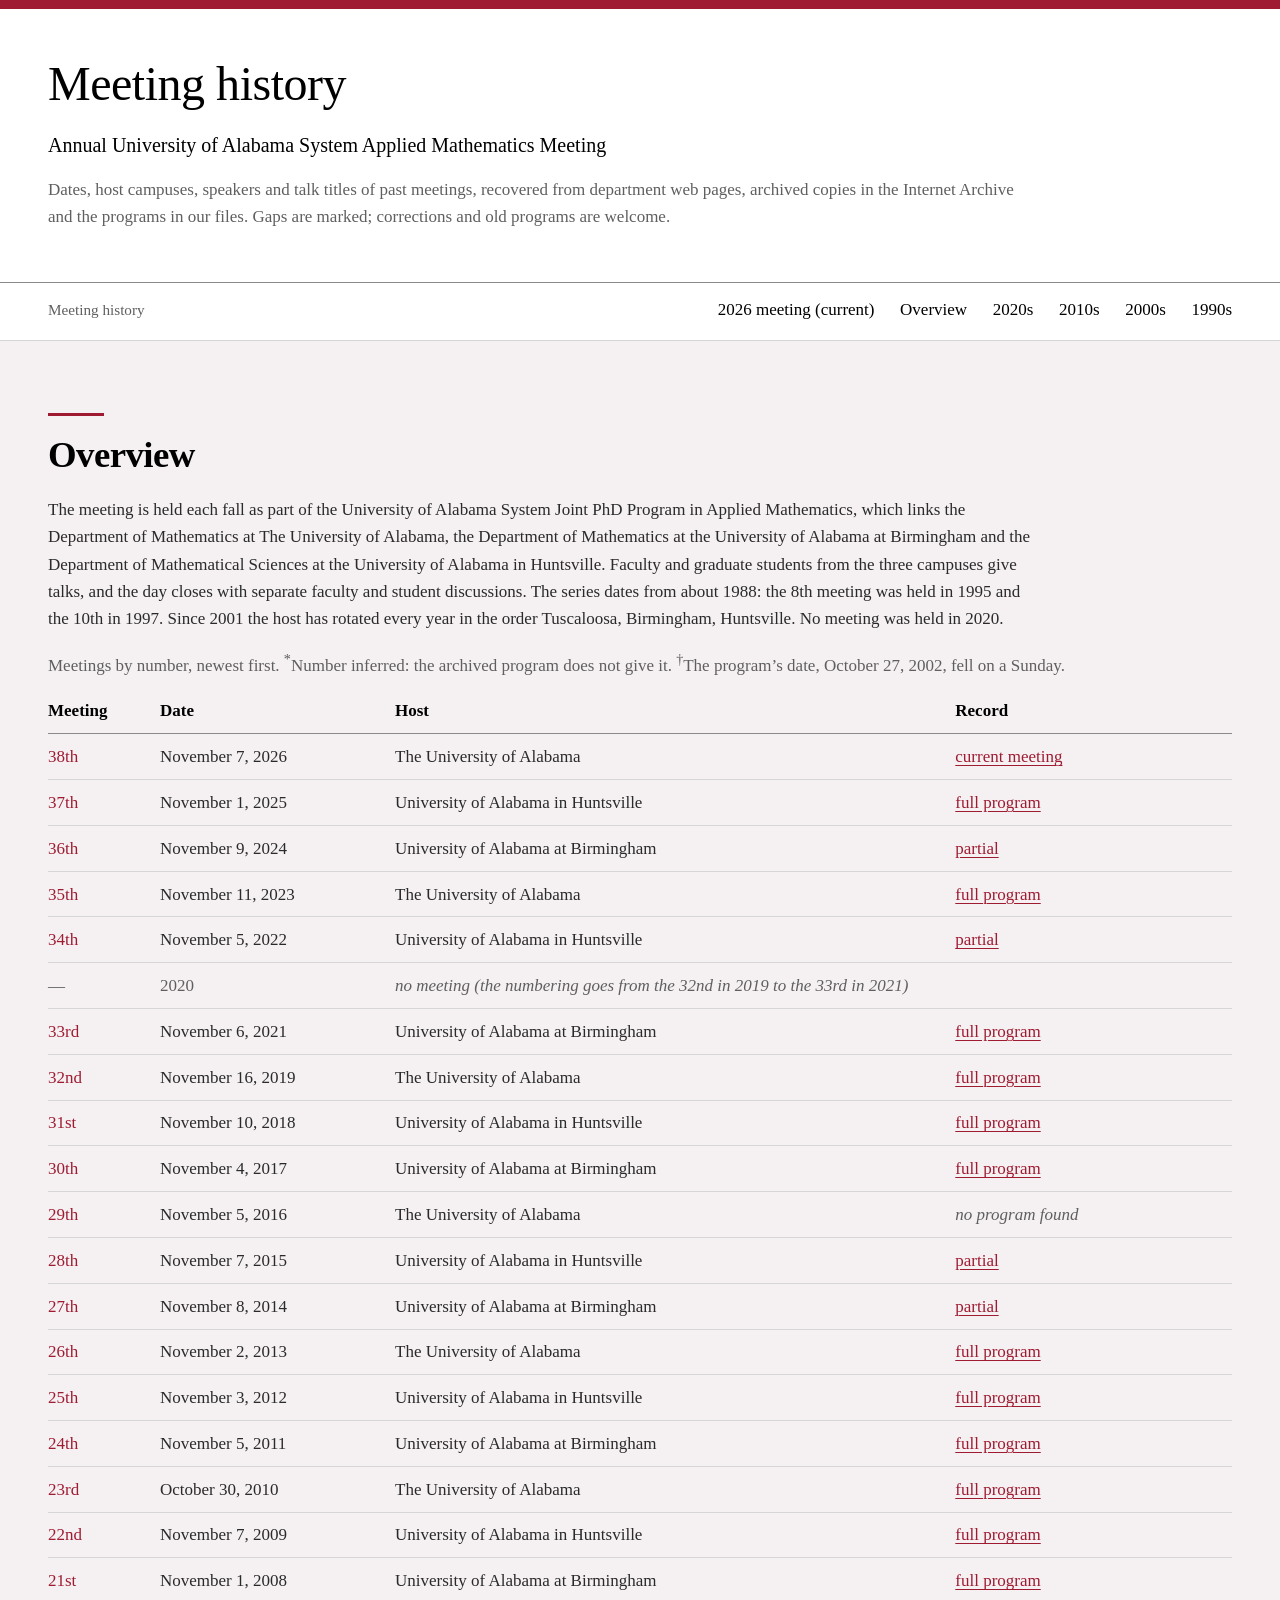
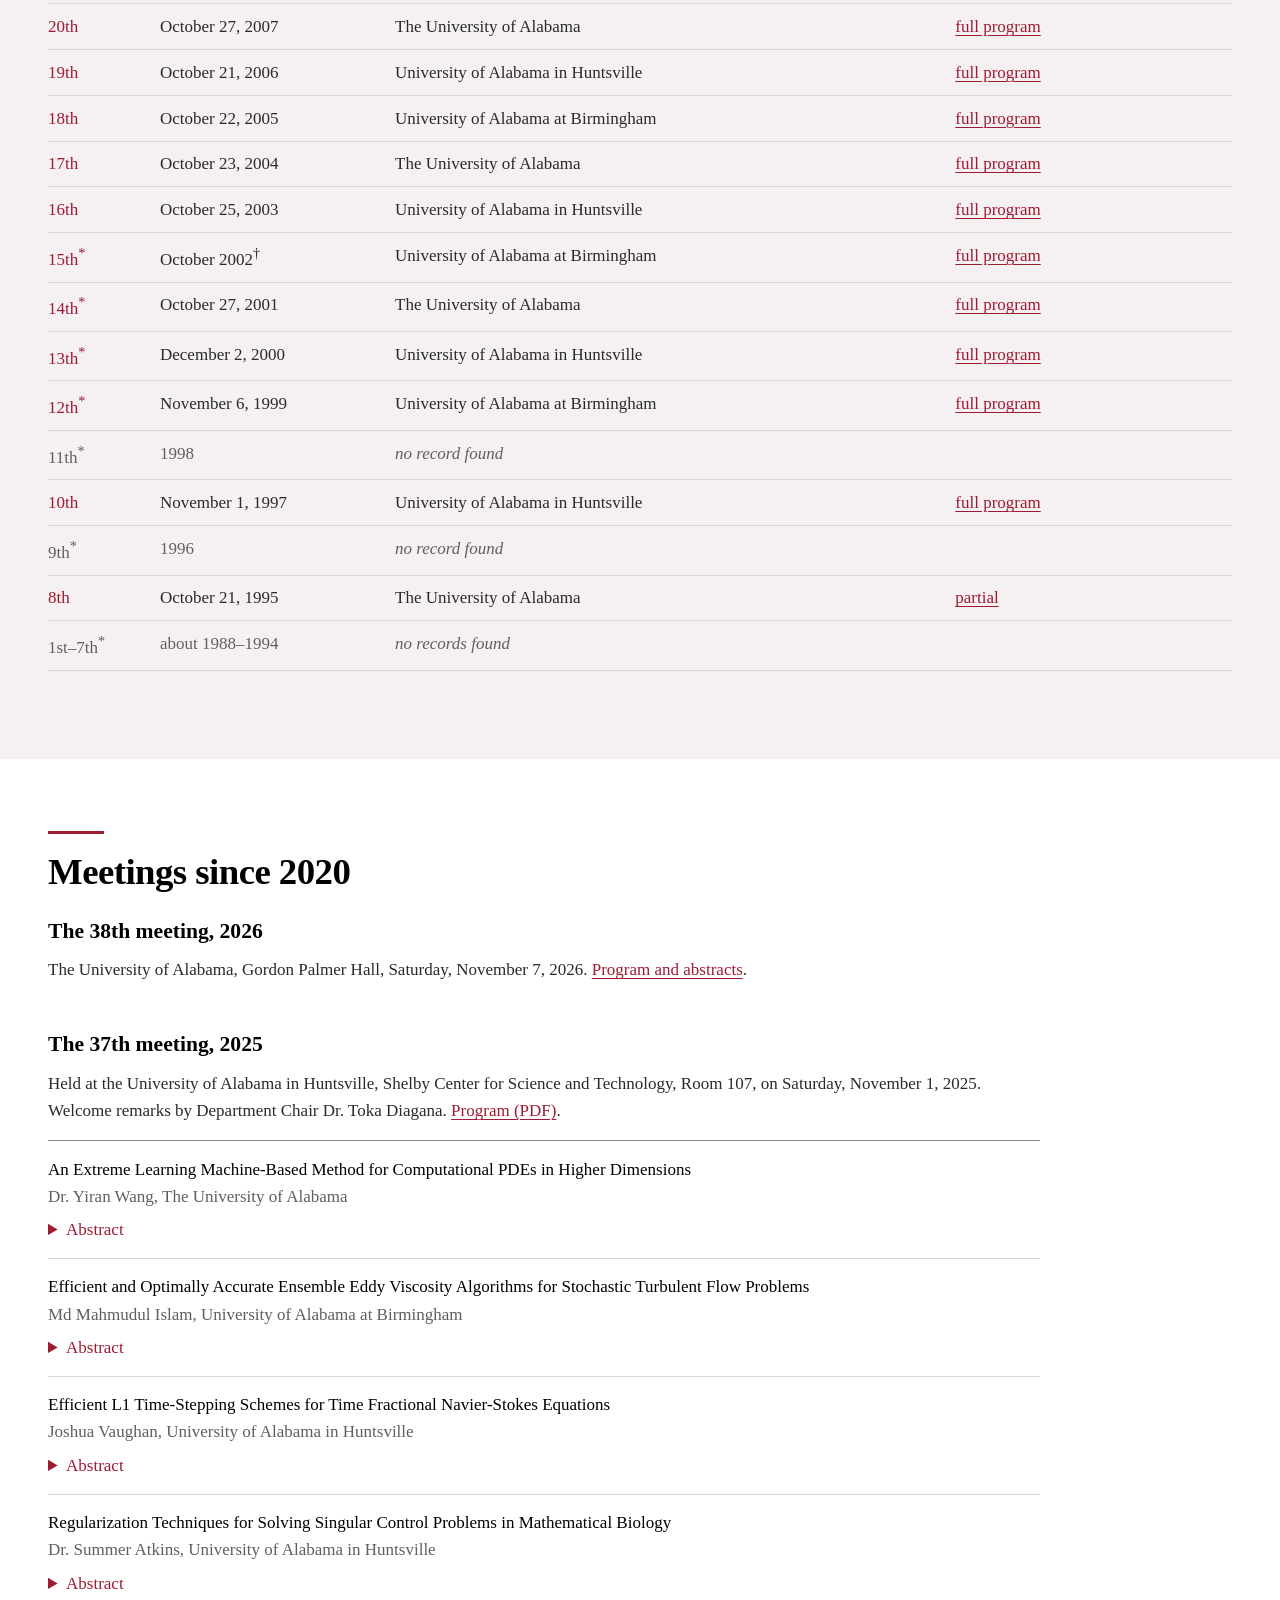
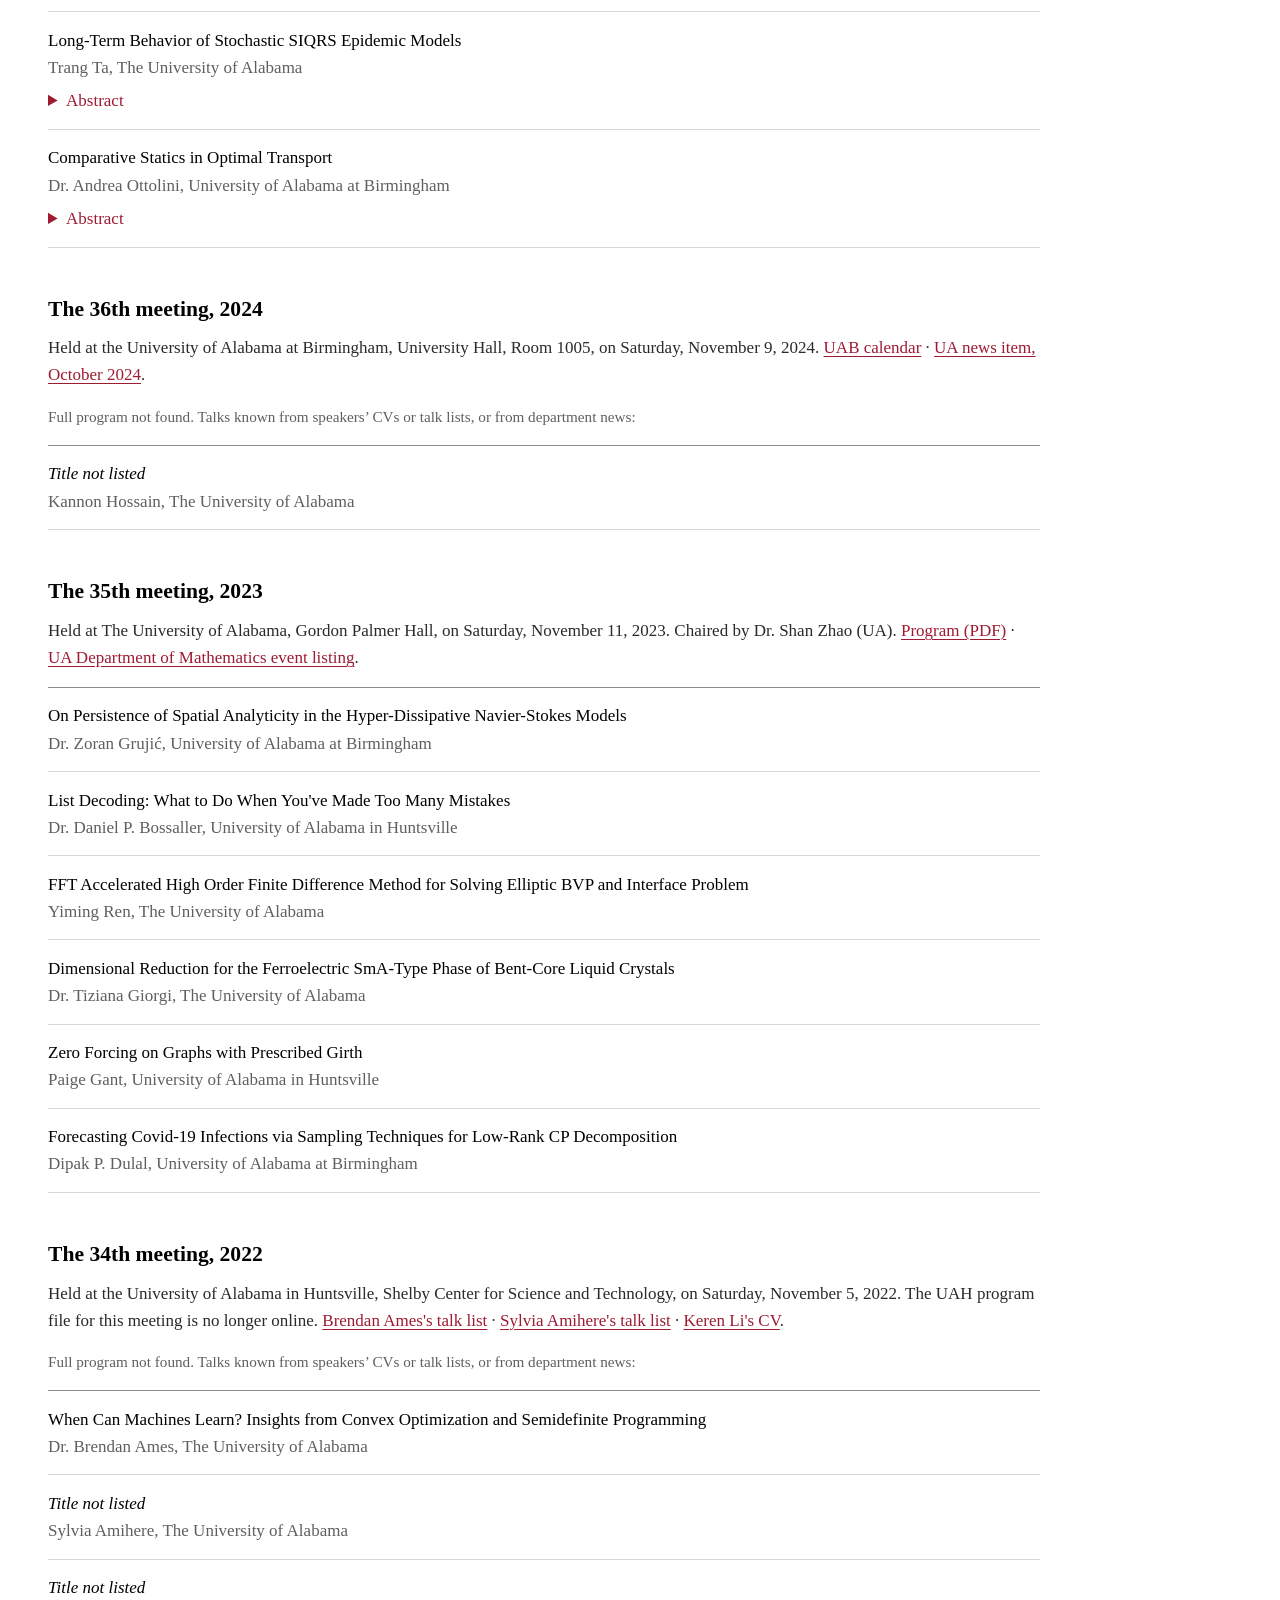
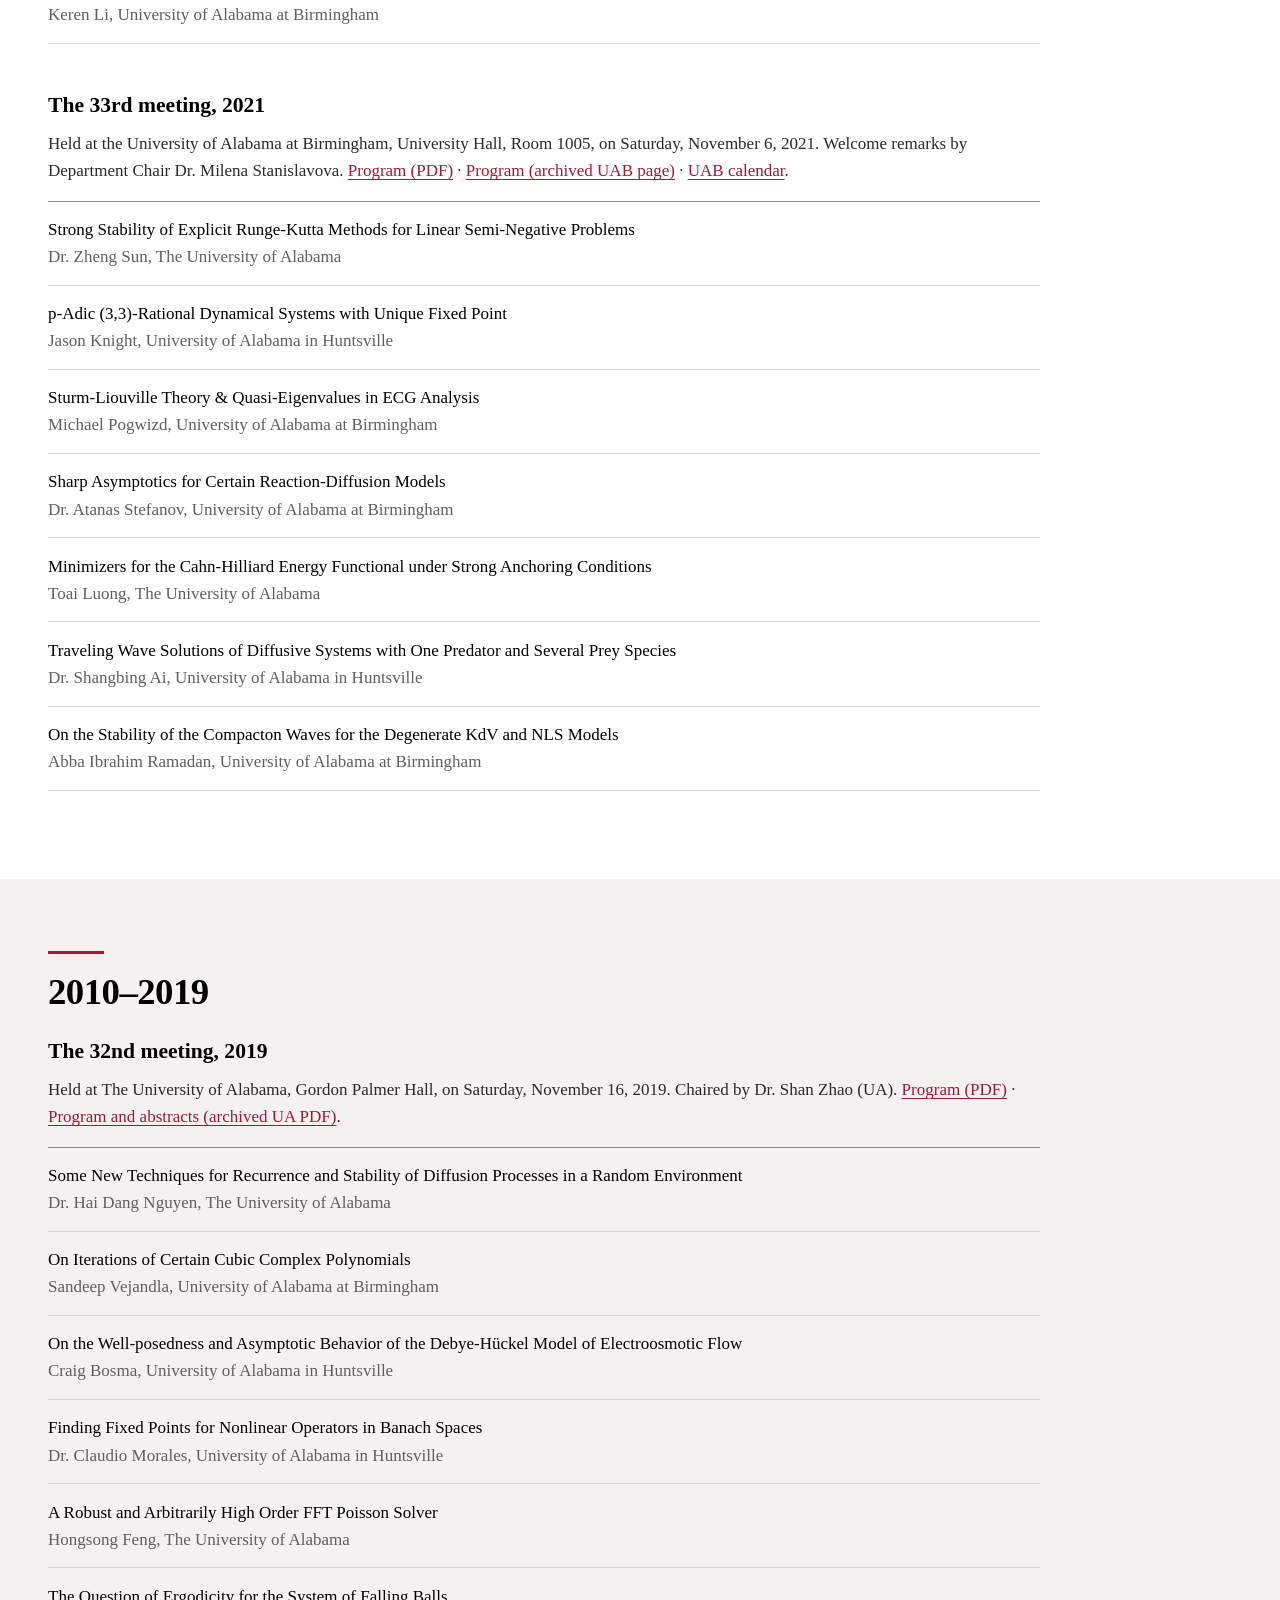
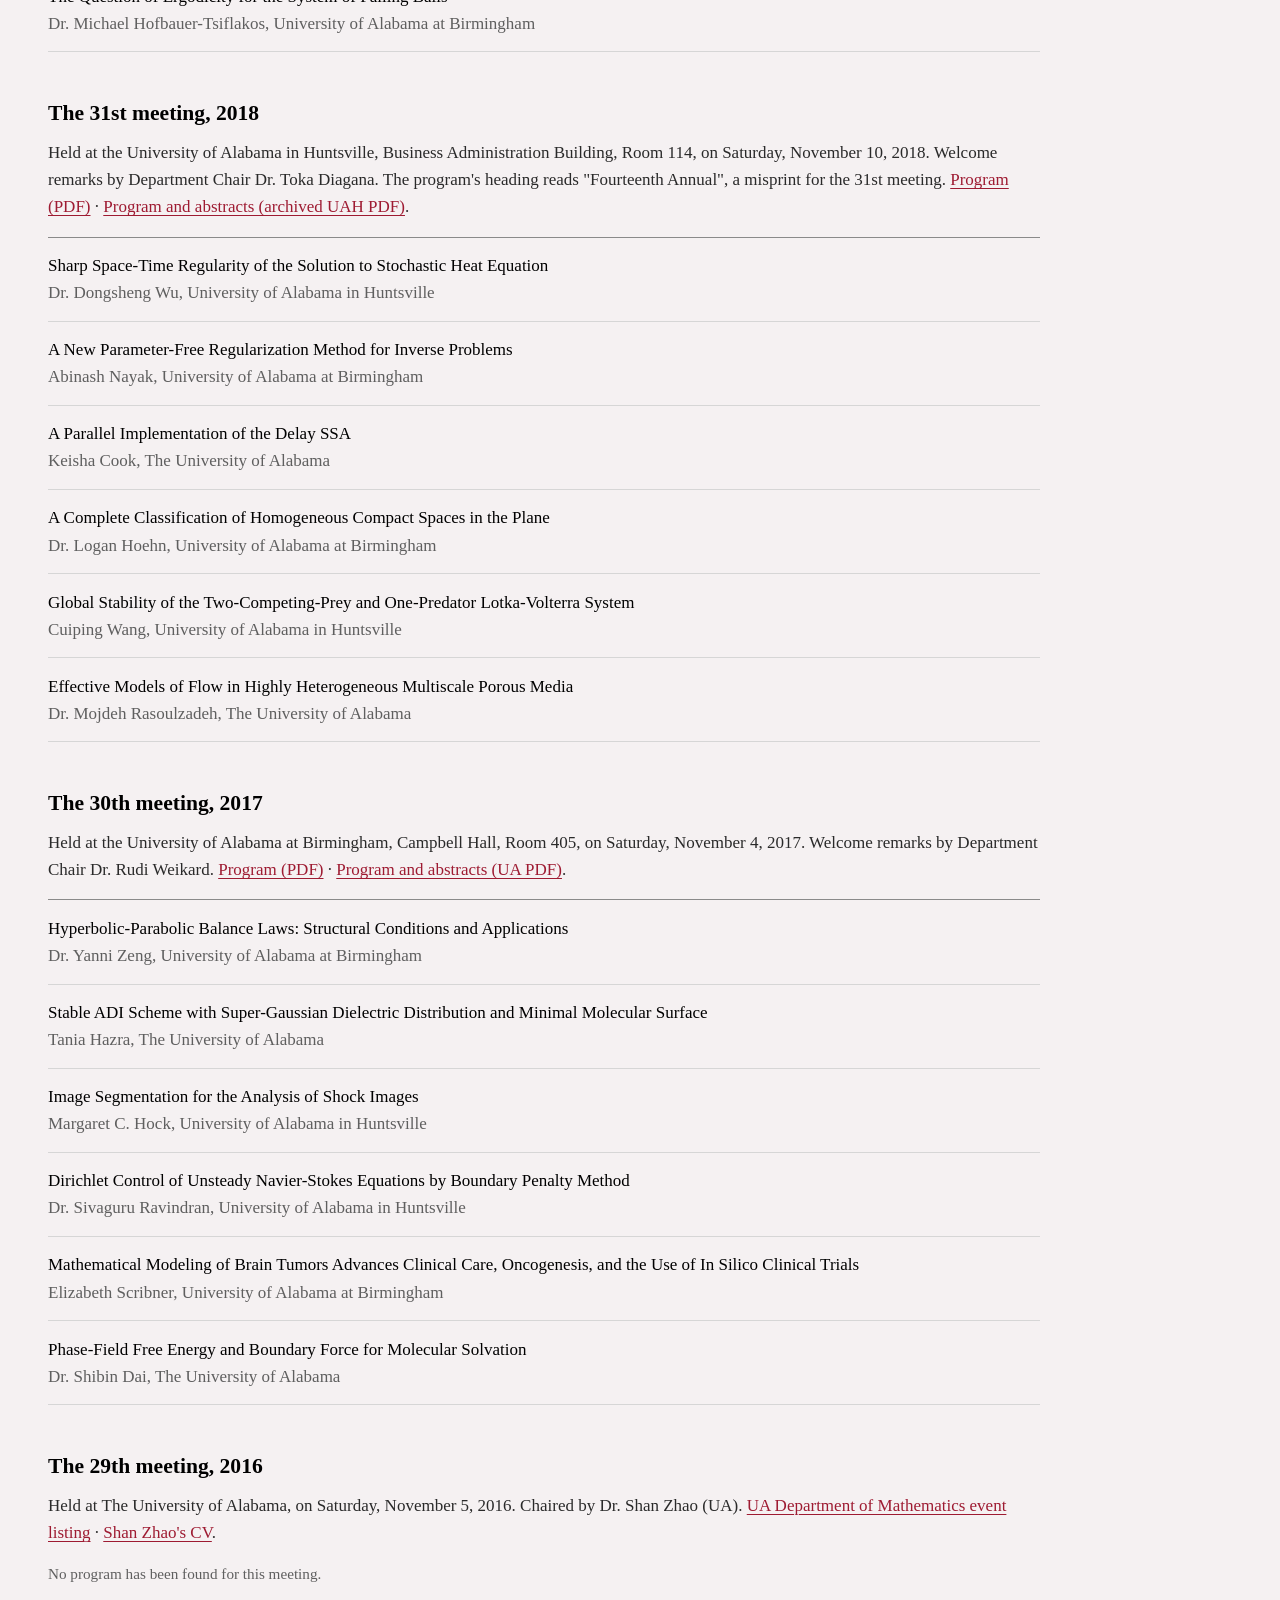
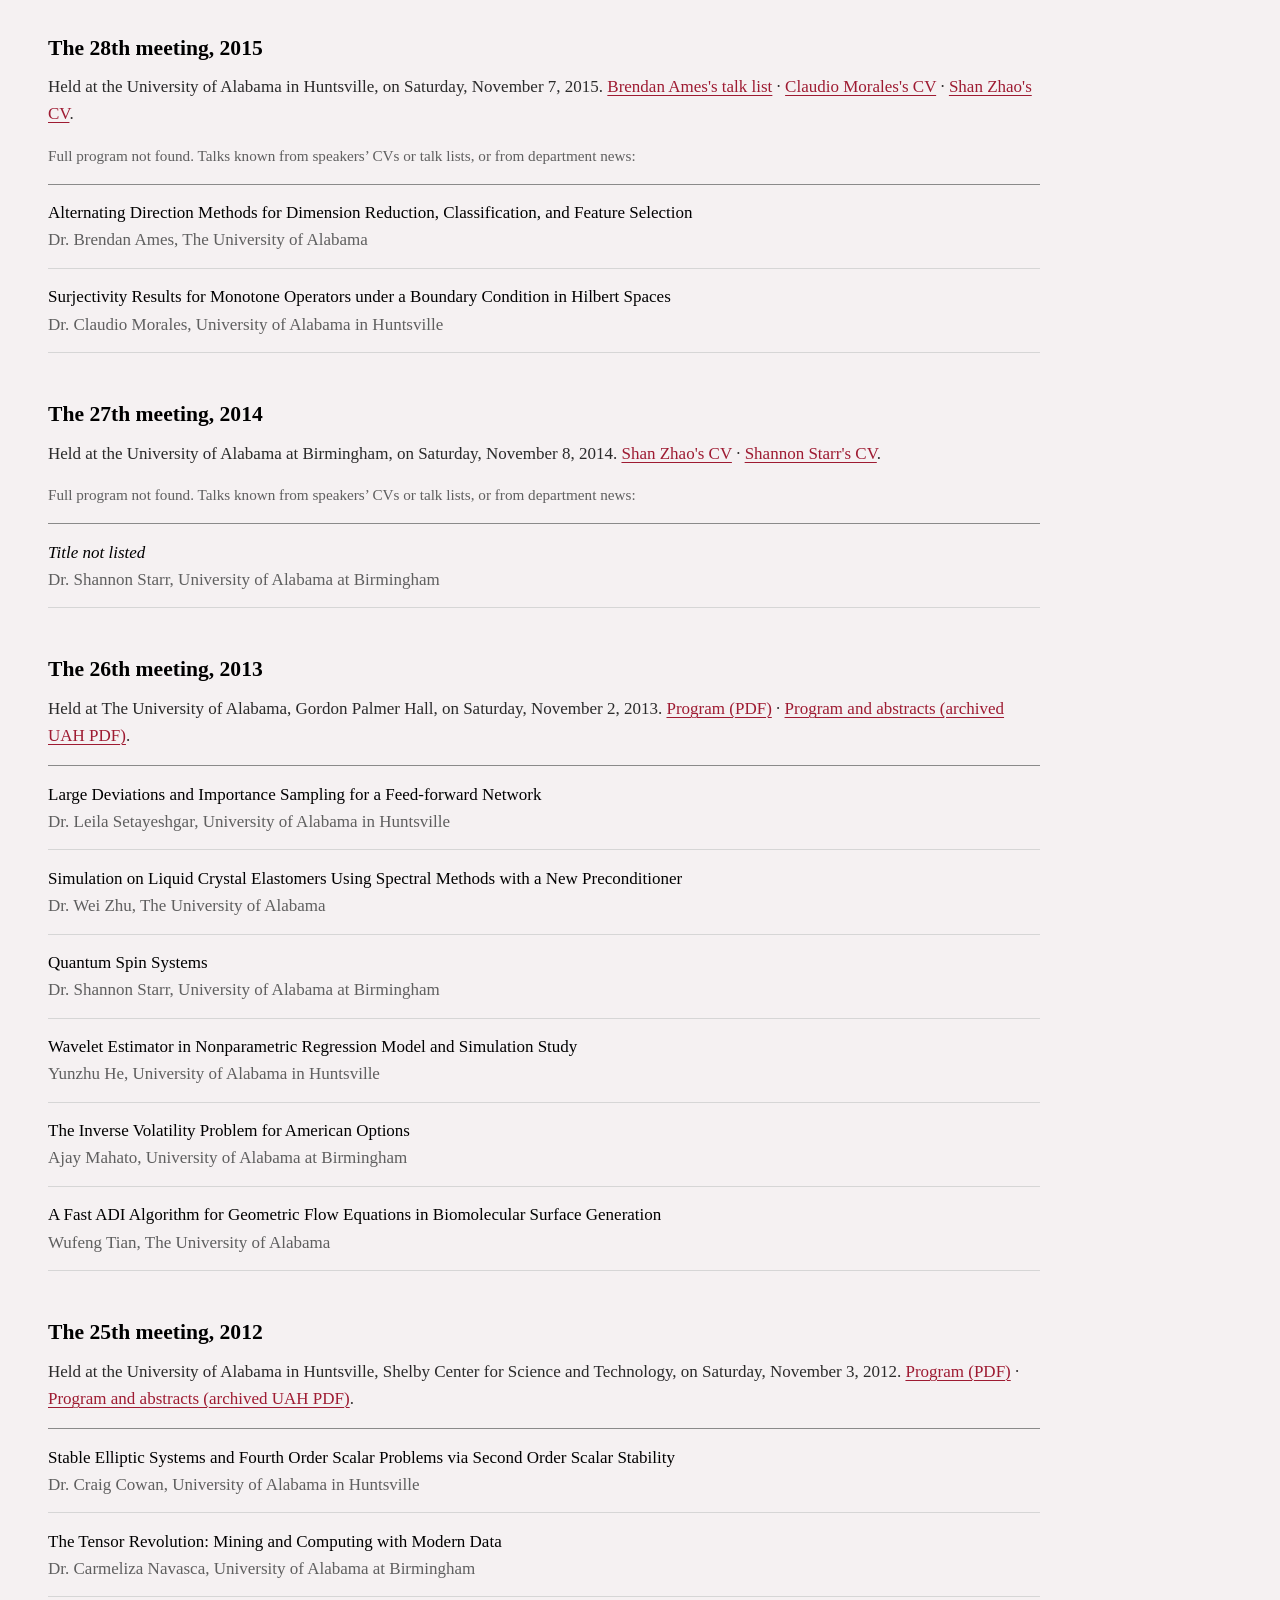
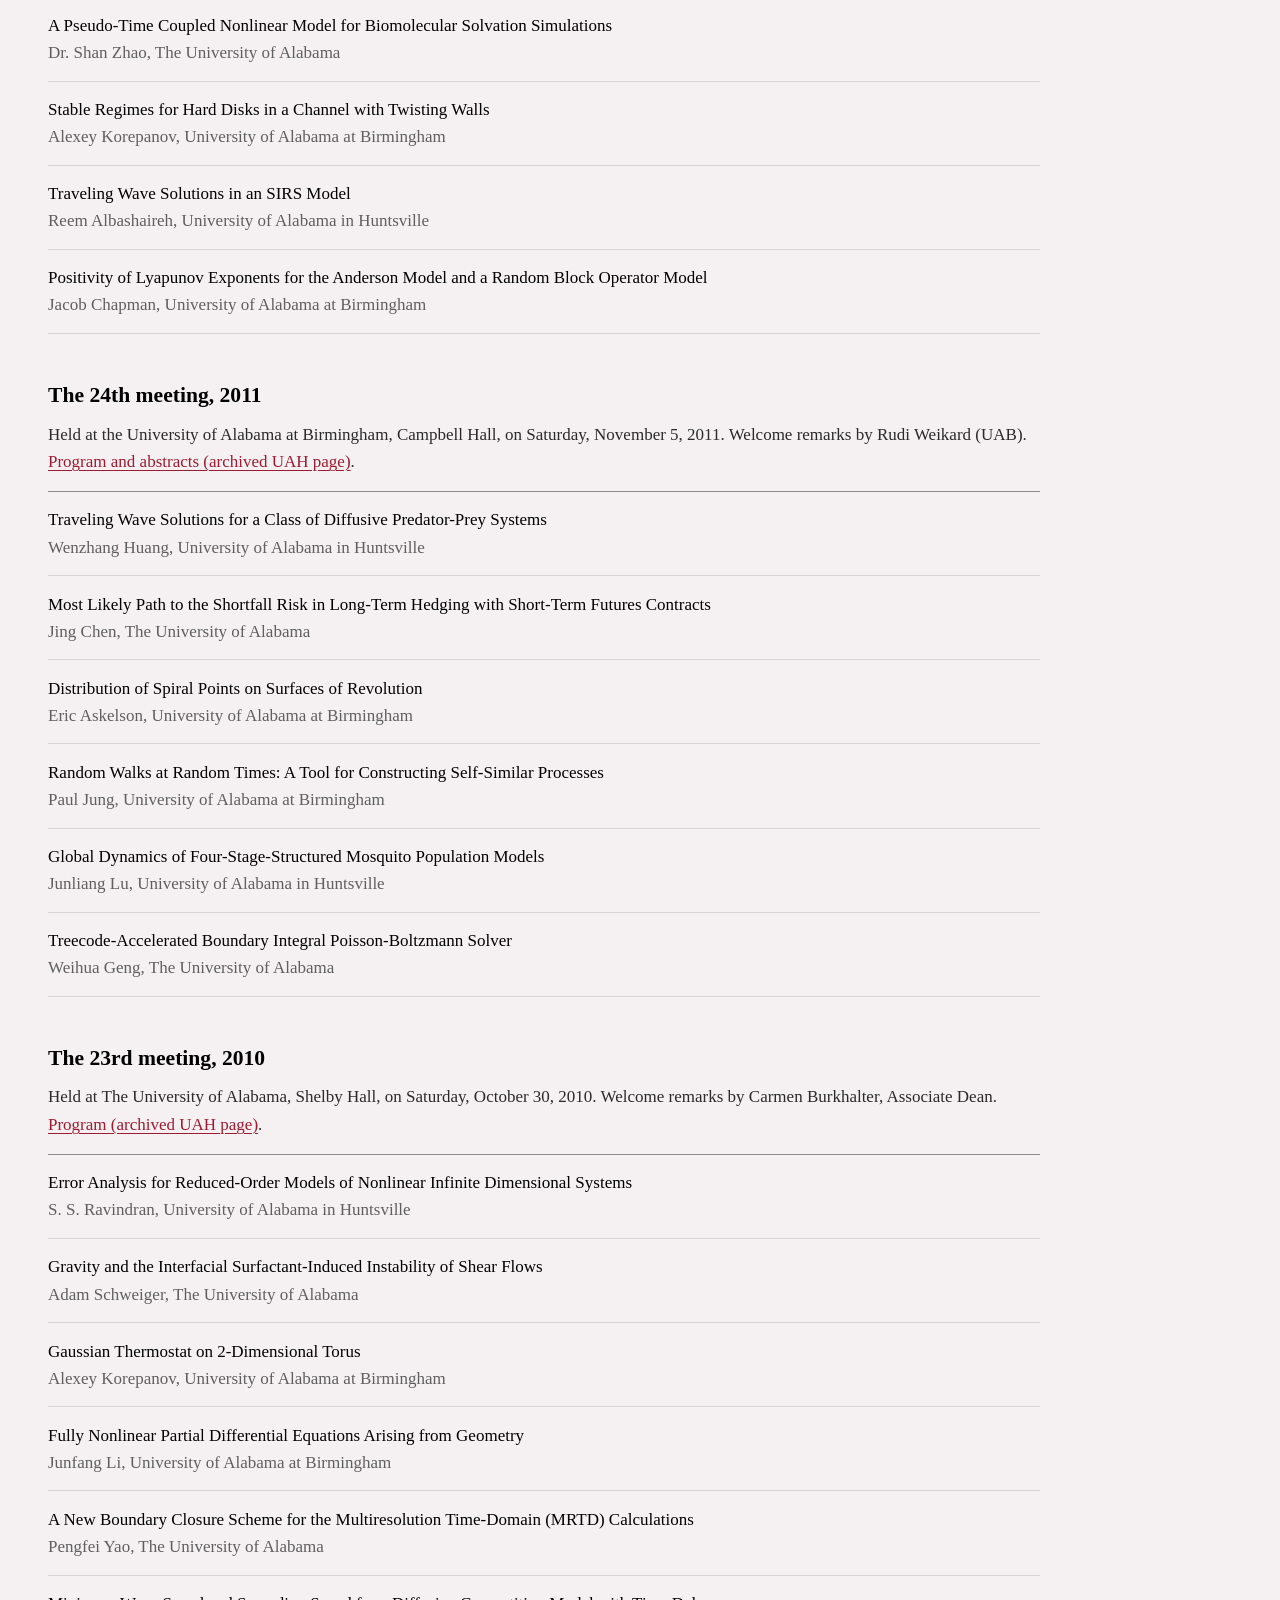
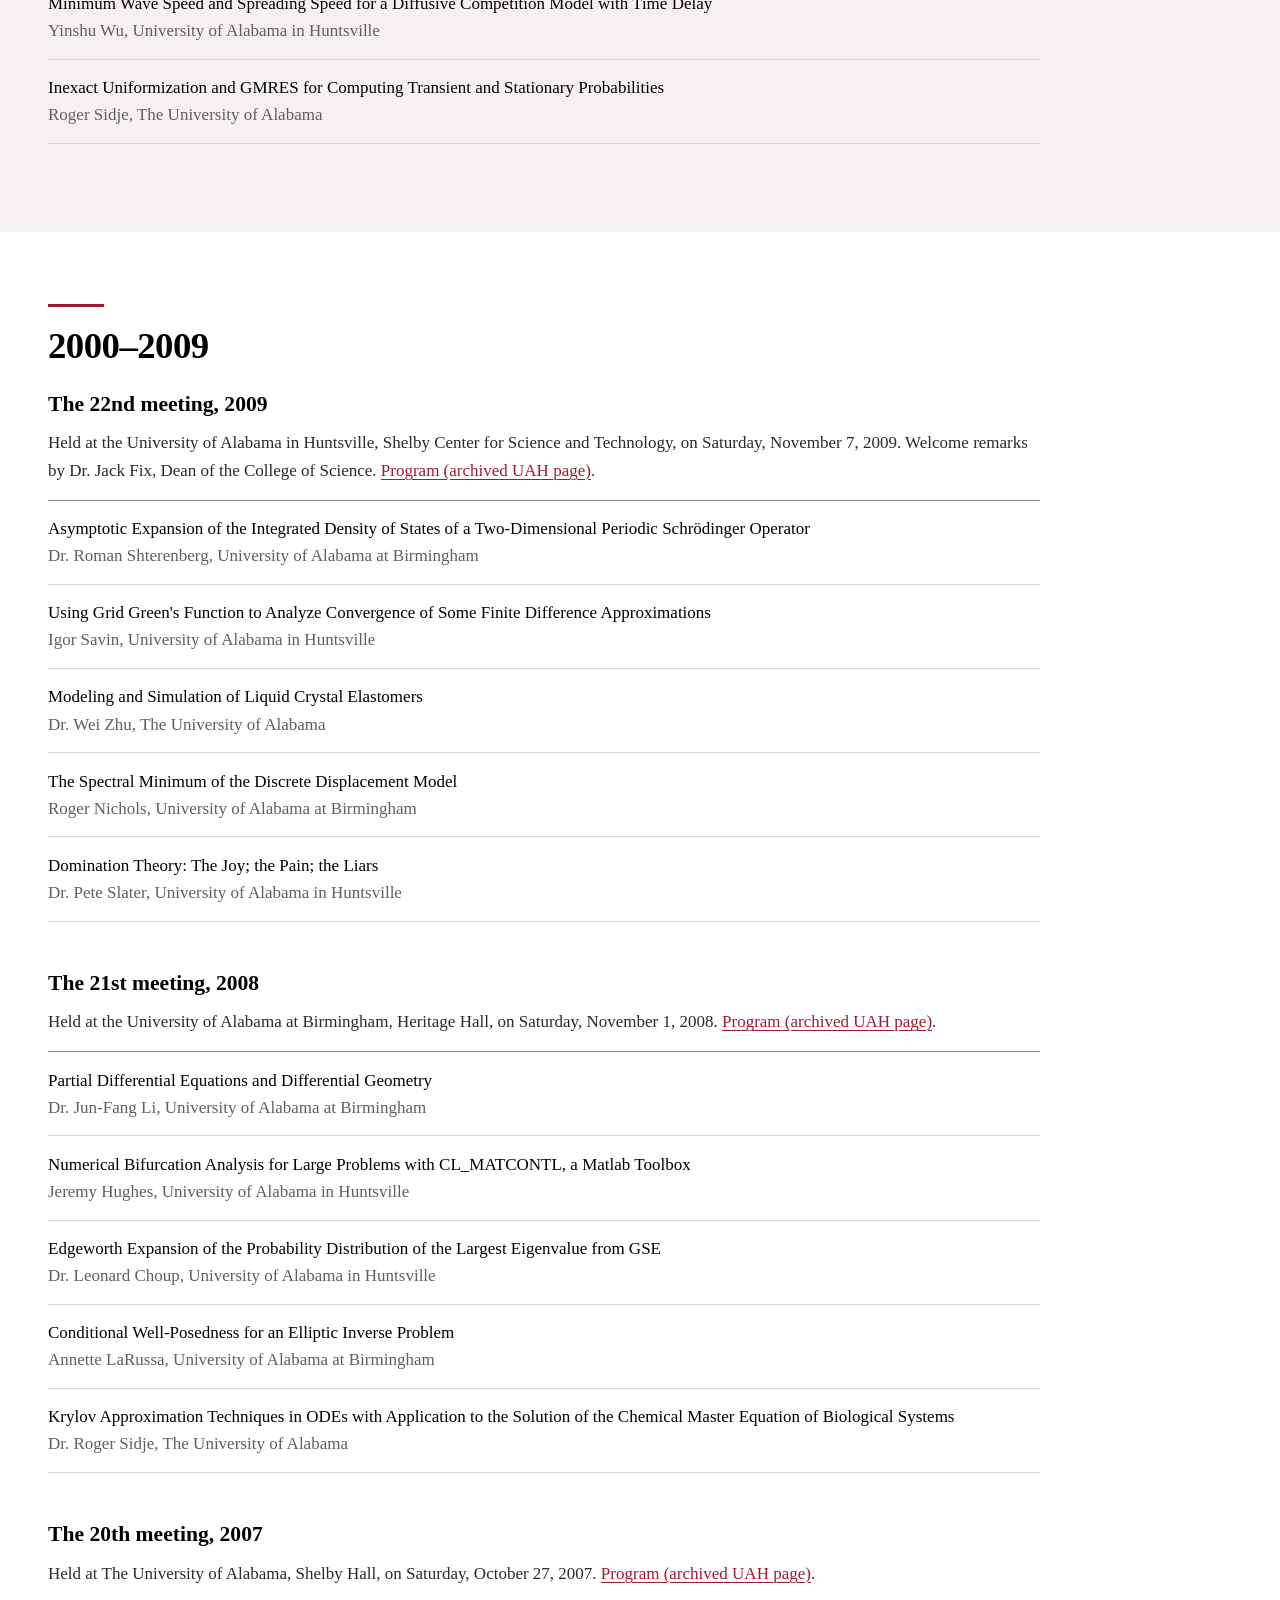
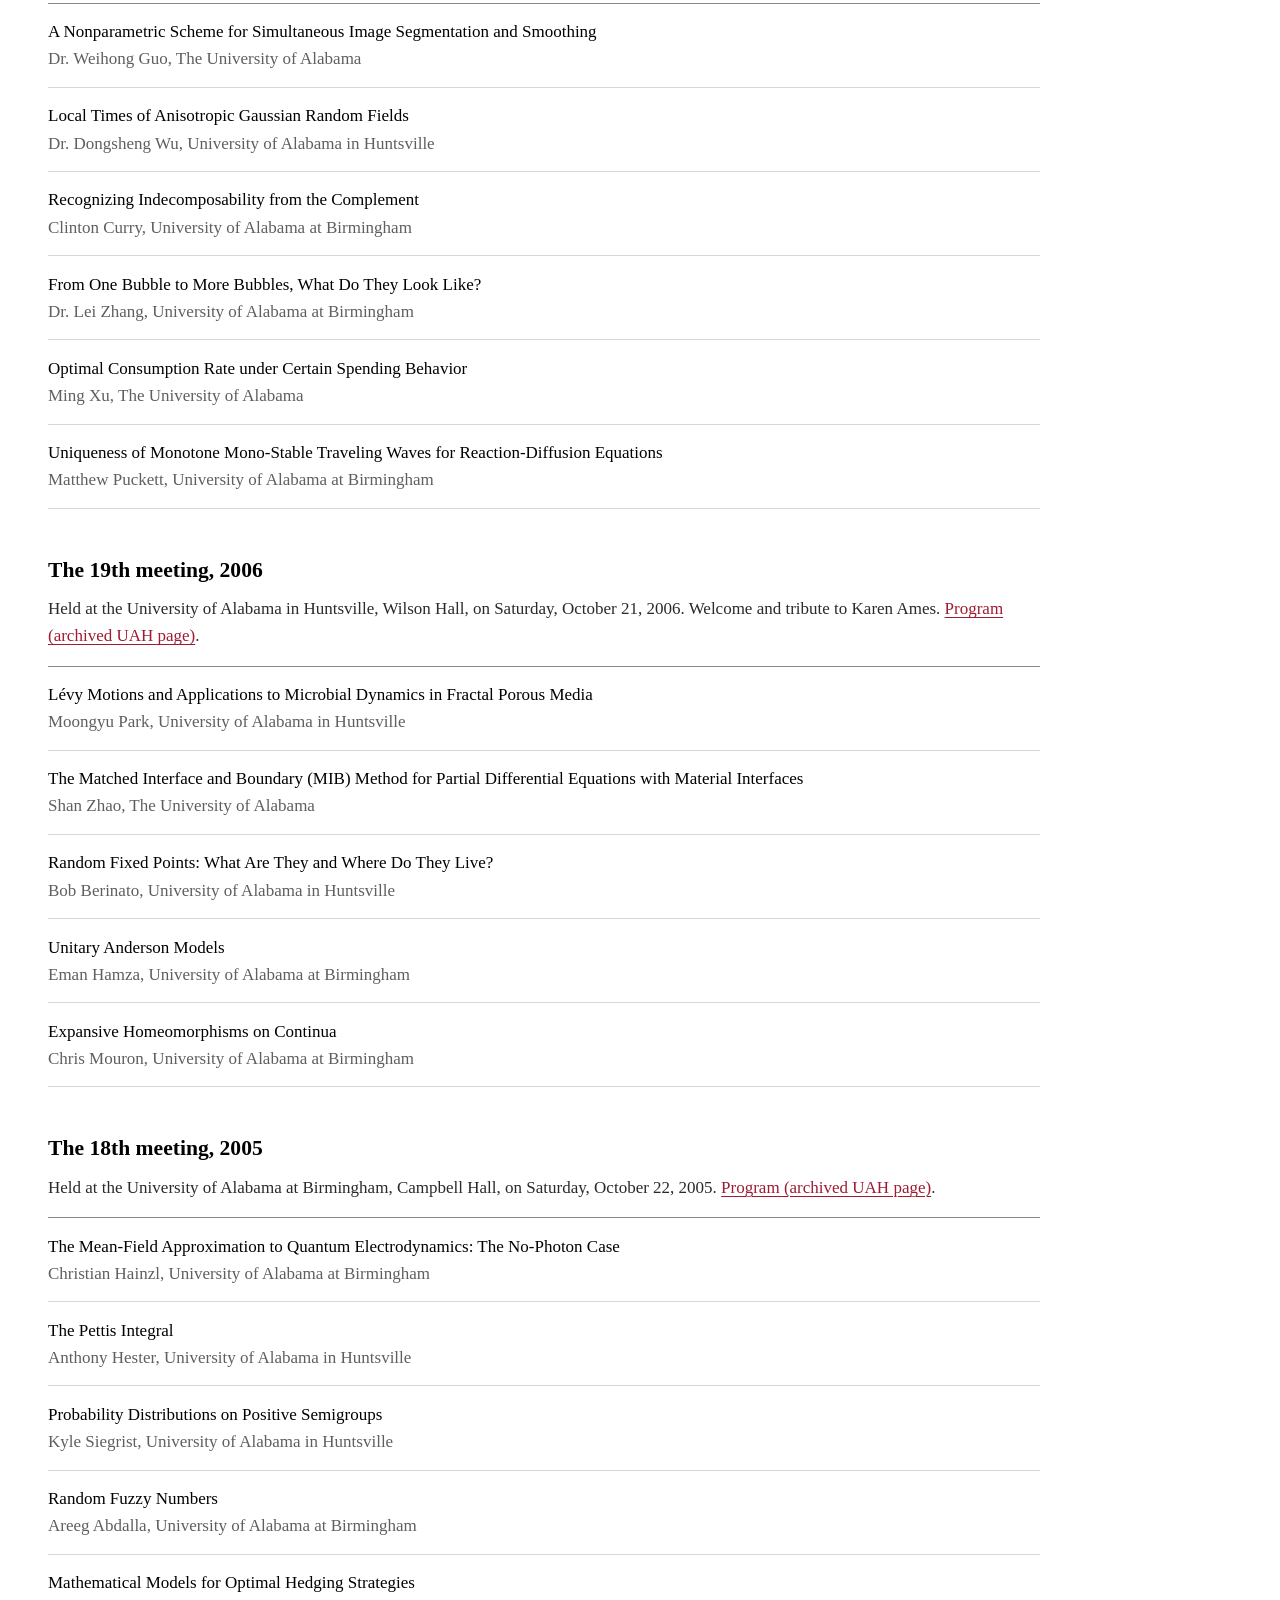
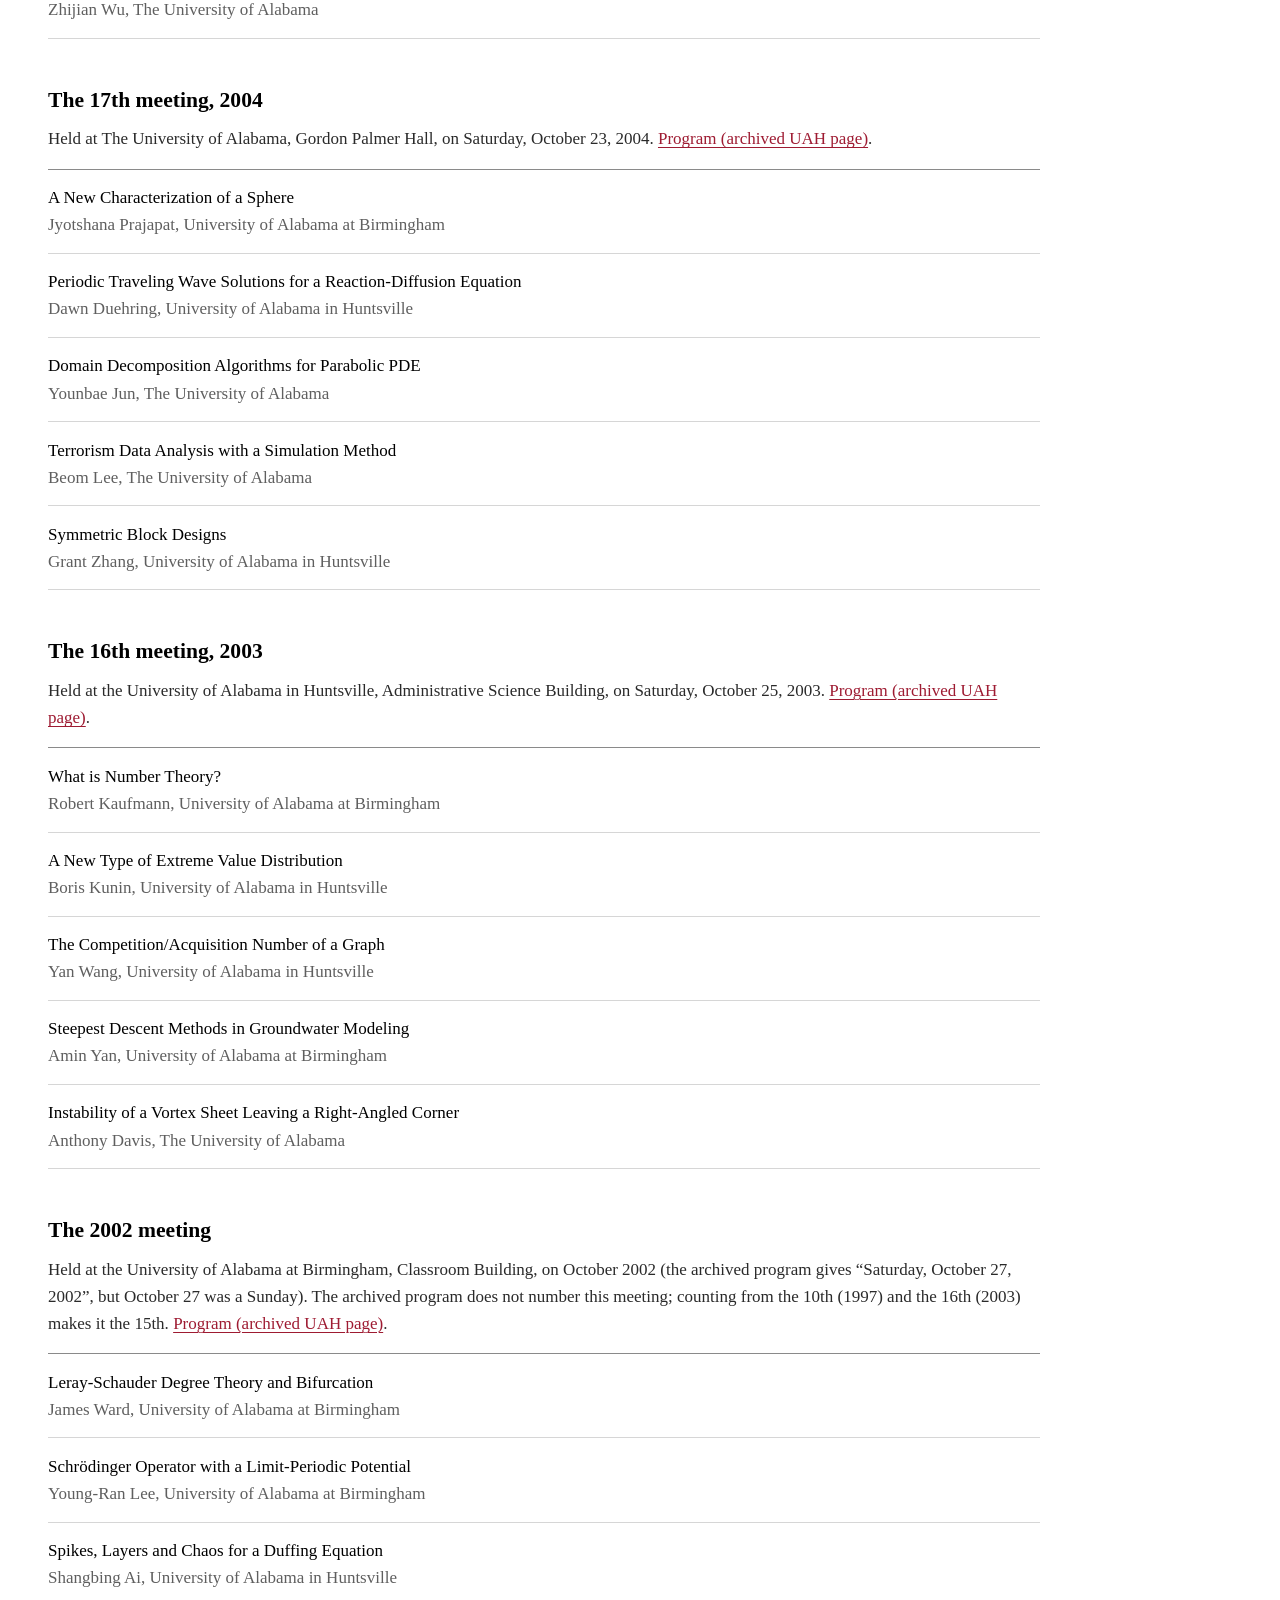
==== commit 5a82279a: "Add meeting history archive (1995–2026) Rebuild previous-meetings.html as a "Meeting history" page: " ====
--- a/previous-meetings.html
+++ b/previous-meetings.html
@@ -3,101 +3,882 @@
 <head>
 <meta charset="utf-8">
 <meta name="viewport" content="width=device-width, initial-scale=1">
-<title>Previous meetings: University of Alabama System Applied Mathematics Meeting</title>
-<meta name="description" content="Programs and abstracts of previous Annual University of Alabama System Applied Mathematics Meetings.">
-<link rel="stylesheet" href="style.css?v=20261017">
+<title>Meeting history: University of Alabama System Applied Mathematics Meeting</title>
+<meta name="description" content="History of the Annual University of Alabama System Applied Mathematics Meeting since 1995: dates, host campuses, speakers and talk titles.">
+<link rel="stylesheet" href="style.css?v=20261108">
 <!--
-  To add a year: copy the <section> block below, give it a new id (e.g. meeting-2026),
-  place it ABOVE the older ones, and put the program PDF in assets/.
-
-  Every top-level block is a full-width band carrying its own background; the
-  inner <div class="wrap"> holds the text measure. Alternate the tinted band
-  (class="band band--tint") and the plain one (class="band") between sections,
-  and add each new id to the <nav class="toc"> list.
+  GENERATED by Conferences/2026/UASAM/history_sources/build_history_page.py from meetings.py
+  (private folder, outside this repo). Edit the data there and re-run rather than hand-editing,
+  or hand-edit and stop using the generator.
+  Sources for every row are recorded in Conferences/2026/UASAM/meeting_history.md.
 -->
 </head>
 <body>
 
 <header class="masthead" id="top">
   <div class="wrap">
-    <h1>Previous meetings</h1>
+    <h1>Meeting history</h1>
     <p class="when-where">
       <span>Annual University of Alabama System Applied Mathematics Meeting</span>
     </p>
-    <p class="tentative">The meeting rotates among the campuses of the University of Alabama System. Programs and abstracts of past meetings are collected here.</p>
+    <p class="tentative">Dates, host campuses, speakers and talk titles of past meetings, recovered from department web pages, archived copies in the Internet Archive and the programs in our files. Gaps are marked; corrections and old programs are welcome.</p>
   </div>
 </header>
 
 <nav class="toc" aria-label="Site">
   <div class="wrap">
-    <a class="toc-home" href="#top">Previous meetings</a>
+    <a class="toc-home" href="#top">Meeting history</a>
     <ul>
       <li><a href="index.html">2026 meeting (current)</a></li>
-      <li><a href="#meeting-2025">2025</a></li>
+      <li><a href="#overview">Overview</a></li>
+      <li><a href="#d2020s">2020s</a></li>
+      <li><a href="#d2010s">2010s</a></li>
+      <li><a href="#d2000s">2000s</a></li>
+      <li><a href="#d1990s">1990s</a></li>
     </ul>
   </div>
 </nav>
 
-<section id="meeting-2025" class="band band--tint">
+<section id="overview" class="band band--tint">
   <div class="wrap">
-  <h2>The 37th meeting, 2025</h2>
-  <p>The 37th Annual University of Alabama System Applied Mathematics Meeting was held at the University of Alabama in Huntsville on Saturday, November 1, 2025, with welcome remarks by Department Chair Dr. Toka Diagana. <a href="assets/37thAppliedMathMeeting_UAH.pdf">Program and abstracts (PDF)</a>.</p>
-  <ul class="talks">
-    <li>
-      <span class="title">An Extreme Learning Machine-Based Method for Computational PDEs in Higher Dimensions</span>
-      <span class="speaker">Dr. Yiran Wang, The University of Alabama</span>
-      <details>
-        <summary>Abstract</summary>
-        <p>We present two effective methods for solving high-dimensional partial differential equations (PDE) based on randomized neural networks. Motivated by the universal approximation property of this type of networks, both methods extend the extreme learning machine (ELM) approach from low to high dimensions.</p>
-      </details>
-    </li>
-    <li>
-      <span class="title">Efficient and Optimally Accurate Ensemble Eddy Viscosity Algorithms for Stochastic Turbulent Flow Problems</span>
-      <span class="speaker">Md Mahmudul Islam, University of Alabama at Birmingham</span>
-      <details>
-        <summary>Abstract</summary>
-        <p>In this talk, we first propose a Reynolds averaged continuous Ensemble Eddy Viscosity (EEV) model for stochastic turbulent flow problems. We then propose a generic algorithm for a family of fully discrete, grad-div regularized, efficient ensemble parameterized schemes for this model. The linearized Implicit-Explicit (IMEX) EEV generic algorithm shares a common coefficient matrix for each realization per time-step, but with different right-hand-side vectors, which reduces the computational cost and memory requirements to the order of solving deterministic flow problems. One family member of the proposed time-stepping algorithm is analyzed and proven to be stable. It is found to be second-order accurate in time for any stable finite element pair. Avoiding the discrete inverse inequality, the optimal convergence of the scheme is proven rigorously for both 2D and 3D problems. For appropriately large grad-div parameters, that scheme is unconditionally stable and allows weakly divergence-free elements. Several numerical tests are given for high expected Reynolds number (E[Re]) problems. The convergence rates are verified using manufactured solutions with E[Re] = 10<sup>3</sup>, 10<sup>4</sup>, and 10<sup>5</sup>. For various high E[Re], the scheme is implemented on benchmark problems which includes: A 2D channel flow over a unit step problem, a non-intrusive Stochastic Collocation Method (SCM) is used to examine the performance of the schemes on a 2D Regularized Lid Driven Cavity (RLDC) problem, and a 3D RLDC problem, and found them perform well. In addition, we propose an efficient penalty projection algorithm for second-order stochastic turbulent-flow problems.</p>
-      </details>
-    </li>
-    <li>
-      <span class="title">Efficient L1 Time-Stepping Schemes for Time Fractional Navier-Stokes Equations</span>
-      <span class="speaker">Joshua Vaughan, University of Alabama in Huntsville</span>
-      <details>
-        <summary>Abstract</summary>
-        <p>The Navier–Stokes equations form the cornerstone of viscous fluid flow modeling, extensively studied both theoretically and computationally due to their fundamental role in applications such as aerodynamics, engineering, and plasma physics. Yet, the classical integer-order formulations often fail to accurately capture complex fluid behaviors, such as anomalous diffusion and nonlocal transport in fractal or heterogeneous media. These limitations have motivated the introduction of fractional Navier–Stokes models, incorporating non-integer-order derivatives in time or space to represent memory and nonlocal phenomena more faithfully. In this talk, I will present an L1 scheme for the time fractional Navier-Stokes equations and show some theoretical and numerical results.</p>
-      </details>
-    </li>
-    <li>
-      <span class="title">Regularization Techniques for Solving Singular Control Problems in Mathematical Biology</span>
-      <span class="speaker">Dr. Summer Atkins, University of Alabama in Huntsville</span>
-      <details>
-        <summary>Abstract</summary>
-        <p>Optimal control theory has been a promising tool in mathematical biology. In some cases, the problem can have the control appear linearly in both the state equations and in the objective functional. The optimal control for such a problem can have a singular region, a region of nonzero measure for which the switching function (the partial derivative of the Hamiltonian with respect to the control) vanishes identically on that region. Finding explicit solutions for the singular case can be particularly difficult, but what’s even more challenging is that numerical solvers are prone to oscillatory artifacts. In this talk, we consider using total variation regularization to regularize these oscillatory artifacts, and we demonstrate numerical solutions to multiple biologically relevant singular control problems.</p>
-      </details>
-    </li>
-    <li>
-      <span class="title">Long-Term Behavior of Stochastic SIQRS Epidemic Models</span>
-      <span class="speaker">Trang Ta, The University of Alabama</span>
-      <details>
-        <summary>Abstract</summary>
-        <p>This talk analyzes and classifies the dynamics of SIQRS epidemiological models with susceptible, infected, quarantined, and recovered classes, where the recovered individuals can become reinfected. The models incorporate two important types of random fluctuations. The first type results from small fluctuations of the various model parameters that lead to white noise terms. The second type stems from significant environmental regime shifts that can happen at random. The environment switches randomly between a finite number of environmental states, each with a possibly different disease dynamic. The long-term fate of the disease is fully determined by a real-valued threshold λ. When λ &lt; 0, the disease goes extinct asymptotically at an exponential rate. On the other hand, if λ &gt; 0, the disease persists indefinitely. The analysis concludes with some examples in which λ can be computed explicitly, together with simulation results that shed light on real-world situations.</p>
-      </details>
-    </li>
-    <li>
-      <span class="title">Comparative Statics in Optimal Transport</span>
-      <span class="speaker">Dr. Andrea Ottolini, University of Alabama at Birmingham</span>
-      <details>
-        <summary>Abstract</summary>
-        <p>Given two probability measures f and g on ℝ<sup>m</sup> and ℝ<sup>n</sup>, and a cost function c from ℝ<sup>n</sup> × ℝ<sup>m</sup> → ℝ, the optimal transport problem is to determine the optimal way to map f to g, where optimality is measures with respect to the cost c. The problem has various applications, and I will focus on an economic one where the map can be interpreted as an assignment of workers to firms. A natural question is that of comparative statics: what is the adjustment in the assignment when the cost varies? In this talk, I will dig more into the economics and the mathematics behind the problem. This is based on joint work with Aleh Tsyvinski and Job Boerma.</p>
-      </details>
-    </li>
-  </ul>
+  <h2>Overview</h2>
+  <p>The meeting is held each fall as part of the University of Alabama System Joint PhD Program in Applied Mathematics, which links the Department of Mathematics at The University of Alabama, the Department of Mathematics at the University of Alabama at Birmingham and the Department of Mathematical Sciences at the University of Alabama in Huntsville. Faculty and graduate students from the three campuses give talks, and the day closes with separate faculty and student discussions. The series dates from about 1988: the 8th meeting was held in 1995 and the 10th in 1997. Since 2001 the host has rotated every year in the order Tuscaloosa, Birmingham, Huntsville. No meeting was held in 2020.</p>
+  <table class="schedule history">
+    <caption>Meetings by number, newest first. <sup>*</sup>Number inferred: the archived program does not give it. <sup>†</sup>The program’s date, October 27, 2002, fell on a Sunday.</caption>
+    <thead><tr><th scope="col">Meeting</th><th scope="col">Date</th><th scope="col">Host</th><th scope="col">Record</th></tr></thead>
+    <tbody>
+    <tr><th scope="row">38th</th><td>November 7, 2026</td><td>The University of Alabama</td><td><a href="index.html">current meeting</a></td></tr>
+    <tr><th scope="row">37th</th><td>November 1, 2025</td><td>University of Alabama in Huntsville</td><td><a href="#meeting-2025">full program</a></td></tr>
+    <tr><th scope="row">36th</th><td>November 9, 2024</td><td>University of Alabama at Birmingham</td><td><a href="#meeting-2024">partial</a></td></tr>
+    <tr><th scope="row">35th</th><td>November 11, 2023</td><td>The University of Alabama</td><td><a href="#meeting-2023">full program</a></td></tr>
+    <tr><th scope="row">34th</th><td>November 5, 2022</td><td>University of Alabama in Huntsville</td><td><a href="#meeting-2022">partial</a></td></tr>
+    <tr class="gap"><th scope="row">—</th><td>2020</td><td colspan="2"><span class="unknown">no meeting (the numbering goes from the 32nd in 2019 to the 33rd in 2021)</span></td></tr>
+    <tr><th scope="row">33rd</th><td>November 6, 2021</td><td>University of Alabama at Birmingham</td><td><a href="#meeting-2021">full program</a></td></tr>
+    <tr><th scope="row">32nd</th><td>November 16, 2019</td><td>The University of Alabama</td><td><a href="#meeting-2019">full program</a></td></tr>
+    <tr><th scope="row">31st</th><td>November 10, 2018</td><td>University of Alabama in Huntsville</td><td><a href="#meeting-2018">full program</a></td></tr>
+    <tr><th scope="row">30th</th><td>November 4, 2017</td><td>University of Alabama at Birmingham</td><td><a href="#meeting-2017">full program</a></td></tr>
+    <tr><th scope="row">29th</th><td>November 5, 2016</td><td>The University of Alabama</td><td><span class="unknown">no program found</span></td></tr>
+    <tr><th scope="row">28th</th><td>November 7, 2015</td><td>University of Alabama in Huntsville</td><td><a href="#meeting-2015">partial</a></td></tr>
+    <tr><th scope="row">27th</th><td>November 8, 2014</td><td>University of Alabama at Birmingham</td><td><a href="#meeting-2014">partial</a></td></tr>
+    <tr><th scope="row">26th</th><td>November 2, 2013</td><td>The University of Alabama</td><td><a href="#meeting-2013">full program</a></td></tr>
+    <tr><th scope="row">25th</th><td>November 3, 2012</td><td>University of Alabama in Huntsville</td><td><a href="#meeting-2012">full program</a></td></tr>
+    <tr><th scope="row">24th</th><td>November 5, 2011</td><td>University of Alabama at Birmingham</td><td><a href="#meeting-2011">full program</a></td></tr>
+    <tr><th scope="row">23rd</th><td>October 30, 2010</td><td>The University of Alabama</td><td><a href="#meeting-2010">full program</a></td></tr>
+    <tr><th scope="row">22nd</th><td>November 7, 2009</td><td>University of Alabama in Huntsville</td><td><a href="#meeting-2009">full program</a></td></tr>
+    <tr><th scope="row">21st</th><td>November 1, 2008</td><td>University of Alabama at Birmingham</td><td><a href="#meeting-2008">full program</a></td></tr>
+    <tr><th scope="row">20th</th><td>October 27, 2007</td><td>The University of Alabama</td><td><a href="#meeting-2007">full program</a></td></tr>
+    <tr><th scope="row">19th</th><td>October 21, 2006</td><td>University of Alabama in Huntsville</td><td><a href="#meeting-2006">full program</a></td></tr>
+    <tr><th scope="row">18th</th><td>October 22, 2005</td><td>University of Alabama at Birmingham</td><td><a href="#meeting-2005">full program</a></td></tr>
+    <tr><th scope="row">17th</th><td>October 23, 2004</td><td>The University of Alabama</td><td><a href="#meeting-2004">full program</a></td></tr>
+    <tr><th scope="row">16th</th><td>October 25, 2003</td><td>University of Alabama in Huntsville</td><td><a href="#meeting-2003">full program</a></td></tr>
+    <tr><th scope="row">15th<sup>*</sup></th><td>October 2002<sup>†</sup></td><td>University of Alabama at Birmingham</td><td><a href="#meeting-2002">full program</a></td></tr>
+    <tr><th scope="row">14th<sup>*</sup></th><td>October 27, 2001</td><td>The University of Alabama</td><td><a href="#meeting-2001">full program</a></td></tr>
+    <tr><th scope="row">13th<sup>*</sup></th><td>December 2, 2000</td><td>University of Alabama in Huntsville</td><td><a href="#meeting-2000">full program</a></td></tr>
+    <tr><th scope="row">12th<sup>*</sup></th><td>November 6, 1999</td><td>University of Alabama at Birmingham</td><td><a href="#meeting-1999">full program</a></td></tr>
+    <tr class="gap"><th scope="row">11th<sup>*</sup></th><td>1998</td><td colspan="2"><span class="unknown">no record found</span></td></tr>
+    <tr><th scope="row">10th</th><td>November 1, 1997</td><td>University of Alabama in Huntsville</td><td><a href="#meeting-1997">full program</a></td></tr>
+    <tr class="gap"><th scope="row">9th<sup>*</sup></th><td>1996</td><td colspan="2"><span class="unknown">no record found</span></td></tr>
+    <tr><th scope="row">8th</th><td>October 21, 1995</td><td>The University of Alabama</td><td><a href="#meeting-1995">partial</a></td></tr>
+    <tr class="gap"><th scope="row">1st–7th<sup>*</sup></th><td>about 1988–1994</td><td colspan="2"><span class="unknown">no records found</span></td></tr>
+    </tbody>
+  </table>
   </div>
 </section>
 
+<section id="d2020s" class="band">
+  <div class="wrap">
+  <h2>Meetings since 2020</h2>
+  <article class="meeting" id="meeting-2026">
+  <h3>The 38th meeting, 2026</h3>
+  <p>The University of Alabama, Gordon Palmer Hall, Saturday, November 7, 2026. <a href="index.html">Program and abstracts</a>.</p>
+  </article>
+
+  <article class="meeting" id="meeting-2025">
+  <h3>The 37th meeting, 2025</h3>
+  <p>Held at the University of Alabama in Huntsville, Shelby Center for Science and Technology, Room 107, on Saturday, November 1, 2025. Welcome remarks by Department Chair Dr. Toka Diagana. <a href="assets/37thAppliedMathMeeting_UAH.pdf">Program (PDF)</a>.</p>
+  <ul class="talks">
+      <li>
+        <span class="title">An Extreme Learning Machine-Based Method for Computational PDEs in Higher Dimensions</span>
+        <span class="speaker">Dr. Yiran Wang, The University of Alabama</span>
+        <details>
+          <summary>Abstract</summary>
+          <p>We present two effective methods for solving high-dimensional partial differential equations (PDE) based on randomized neural networks. Motivated by the universal approximation property of this type of networks, both methods extend the extreme learning machine (ELM) approach from low to high dimensions.</p>
+        </details>
+      </li>
+      <li>
+        <span class="title">Efficient and Optimally Accurate Ensemble Eddy Viscosity Algorithms for Stochastic Turbulent Flow Problems</span>
+        <span class="speaker">Md Mahmudul Islam, University of Alabama at Birmingham</span>
+        <details>
+          <summary>Abstract</summary>
+          <p>In this talk, we first propose a Reynolds averaged continuous Ensemble Eddy Viscosity (EEV) model for stochastic turbulent flow problems. We then propose a generic algorithm for a family of fully discrete, grad-div regularized, efficient ensemble parameterized schemes for this model. The linearized Implicit-Explicit (IMEX) EEV generic algorithm shares a common coefficient matrix for each realization per time-step, but with different right-hand-side vectors, which reduces the computational cost and memory requirements to the order of solving deterministic flow problems. One family member of the proposed time-stepping algorithm is analyzed and proven to be stable. It is found to be second-order accurate in time for any stable finite element pair. Avoiding the discrete inverse inequality, the optimal convergence of the scheme is proven rigorously for both 2D and 3D problems. For appropriately large grad-div parameters, that scheme is unconditionally stable and allows weakly divergence-free elements. Several numerical tests are given for high expected Reynolds number (E[Re]) problems. The convergence rates are verified using manufactured solutions with E[Re] = 10<sup>3</sup>, 10<sup>4</sup>, and 10<sup>5</sup>. For various high E[Re], the scheme is implemented on benchmark problems which includes: A 2D channel flow over a unit step problem, a non-intrusive Stochastic Collocation Method (SCM) is used to examine the performance of the schemes on a 2D Regularized Lid Driven Cavity (RLDC) problem, and a 3D RLDC problem, and found them perform well. In addition, we propose an efficient penalty projection algorithm for second-order stochastic turbulent-flow problems.</p>
+        </details>
+      </li>
+      <li>
+        <span class="title">Efficient L1 Time-Stepping Schemes for Time Fractional Navier-Stokes Equations</span>
+        <span class="speaker">Joshua Vaughan, University of Alabama in Huntsville</span>
+        <details>
+          <summary>Abstract</summary>
+          <p>The Navier–Stokes equations form the cornerstone of viscous fluid flow modeling, extensively studied both theoretically and computationally due to their fundamental role in applications such as aerodynamics, engineering, and plasma physics. Yet, the classical integer-order formulations often fail to accurately capture complex fluid behaviors, such as anomalous diffusion and nonlocal transport in fractal or heterogeneous media. These limitations have motivated the introduction of fractional Navier–Stokes models, incorporating non-integer-order derivatives in time or space to represent memory and nonlocal phenomena more faithfully. In this talk, I will present an L1 scheme for the time fractional Navier-Stokes equations and show some theoretical and numerical results.</p>
+        </details>
+      </li>
+      <li>
+        <span class="title">Regularization Techniques for Solving Singular Control Problems in Mathematical Biology</span>
+        <span class="speaker">Dr. Summer Atkins, University of Alabama in Huntsville</span>
+        <details>
+          <summary>Abstract</summary>
+          <p>Optimal control theory has been a promising tool in mathematical biology. In some cases, the problem can have the control appear linearly in both the state equations and in the objective functional. The optimal control for such a problem can have a singular region, a region of nonzero measure for which the switching function (the partial derivative of the Hamiltonian with respect to the control) vanishes identically on that region. Finding explicit solutions for the singular case can be particularly difficult, but what’s even more challenging is that numerical solvers are prone to oscillatory artifacts. In this talk, we consider using total variation regularization to regularize these oscillatory artifacts, and we demonstrate numerical solutions to multiple biologically relevant singular control problems.</p>
+        </details>
+      </li>
+      <li>
+        <span class="title">Long-Term Behavior of Stochastic SIQRS Epidemic Models</span>
+        <span class="speaker">Trang Ta, The University of Alabama</span>
+        <details>
+          <summary>Abstract</summary>
+          <p>This talk analyzes and classifies the dynamics of SIQRS epidemiological models with susceptible, infected, quarantined, and recovered classes, where the recovered individuals can become reinfected. The models incorporate two important types of random fluctuations. The first type results from small fluctuations of the various model parameters that lead to white noise terms. The second type stems from significant environmental regime shifts that can happen at random. The environment switches randomly between a finite number of environmental states, each with a possibly different disease dynamic. The long-term fate of the disease is fully determined by a real-valued threshold λ. When λ &lt; 0, the disease goes extinct asymptotically at an exponential rate. On the other hand, if λ &gt; 0, the disease persists indefinitely. The analysis concludes with some examples in which λ can be computed explicitly, together with simulation results that shed light on real-world situations.</p>
+        </details>
+      </li>
+      <li>
+        <span class="title">Comparative Statics in Optimal Transport</span>
+        <span class="speaker">Dr. Andrea Ottolini, University of Alabama at Birmingham</span>
+        <details>
+          <summary>Abstract</summary>
+          <p>Given two probability measures f and g on ℝ<sup>m</sup> and ℝ<sup>n</sup>, and a cost function c from ℝ<sup>n</sup> × ℝ<sup>m</sup> → ℝ, the optimal transport problem is to determine the optimal way to map f to g, where optimality is measures with respect to the cost c. The problem has various applications, and I will focus on an economic one where the map can be interpreted as an assignment of workers to firms. A natural question is that of comparative statics: what is the adjustment in the assignment when the cost varies? In this talk, I will dig more into the economics and the mathematics behind the problem. This is based on joint work with Aleh Tsyvinski and Job Boerma.</p>
+        </details>
+      </li>
+    </ul>
+  </article>
+
+  <article class="meeting" id="meeting-2024">
+  <h3>The 36th meeting, 2024</h3>
+  <p>Held at the University of Alabama at Birmingham, University Hall, Room 1005, on Saturday, November 9, 2024. <a href="https://calendar.uab.edu/event/36th-annual-university-of-alabama-system-applied-mathematics-meeting">UAB calendar</a> · <a href="https://math.ua.edu/uncategorized/kannon-hossain-awarded-best-paper-award/">UA news item, October 2024</a>.</p>
+  <p class="schedule-note">Full program not found. Talks known from speakers’ CVs or talk lists, or from department news:</p>
+  <ul class="talks">
+    <li>
+      <span class="title unknown">Title not listed</span>
+      <span class="speaker">Kannon Hossain, The University of Alabama</span>
+    </li>
+  </ul>
+  </article>
+
+  <article class="meeting" id="meeting-2023">
+  <h3>The 35th meeting, 2023</h3>
+  <p>Held at The University of Alabama, Gordon Palmer Hall, on Saturday, November 11, 2023. Chaired by Dr. Shan Zhao (UA). <a href="assets/JointMeeting2023-UA.pdf">Program (PDF)</a> · <a href="https://math.ua.edu/event/35th-annual-university-of-alabama-system-applied-mathematics-meeting/">UA Department of Mathematics event listing</a>.</p>
+  <ul class="talks">
+    <li>
+      <span class="title">On Persistence of Spatial Analyticity in the Hyper-Dissipative Navier-Stokes Models</span>
+      <span class="speaker">Dr. Zoran Grujić, University of Alabama at Birmingham</span>
+    </li>
+    <li>
+      <span class="title">List Decoding: What to Do When You've Made Too Many Mistakes</span>
+      <span class="speaker">Dr. Daniel P. Bossaller, University of Alabama in Huntsville</span>
+    </li>
+    <li>
+      <span class="title">FFT Accelerated High Order Finite Difference Method for Solving Elliptic BVP and Interface Problem</span>
+      <span class="speaker">Yiming Ren, The University of Alabama</span>
+    </li>
+    <li>
+      <span class="title">Dimensional Reduction for the Ferroelectric SmA-Type Phase of Bent-Core Liquid Crystals</span>
+      <span class="speaker">Dr. Tiziana Giorgi, The University of Alabama</span>
+    </li>
+    <li>
+      <span class="title">Zero Forcing on Graphs with Prescribed Girth</span>
+      <span class="speaker">Paige Gant, University of Alabama in Huntsville</span>
+    </li>
+    <li>
+      <span class="title">Forecasting Covid-19 Infections via Sampling Techniques for Low-Rank CP Decomposition</span>
+      <span class="speaker">Dipak P. Dulal, University of Alabama at Birmingham</span>
+    </li>
+  </ul>
+  </article>
+
+  <article class="meeting" id="meeting-2022">
+  <h3>The 34th meeting, 2022</h3>
+  <p>Held at the University of Alabama in Huntsville, Shelby Center for Science and Technology, on Saturday, November 5, 2022. The UAH program file for this meeting is no longer online. <a href="https://web.archive.org/web/2026/https://bpames.people.ua.edu/seminar-talks.html">Brendan Ames's talk list</a> · <a href="https://samihere2018.github.io/talk.html">Sylvia Amihere's talk list</a> · <a href="https://bpb-us-w2.wpmucdn.com/sites.uab.edu/dist/1/395/files/2024/03/KerenLiCV-9b81981093909463.pdf">Keren Li's CV</a>.</p>
+  <p class="schedule-note">Full program not found. Talks known from speakers’ CVs or talk lists, or from department news:</p>
+  <ul class="talks">
+    <li>
+      <span class="title">When Can Machines Learn? Insights from Convex Optimization and Semidefinite Programming</span>
+      <span class="speaker">Dr. Brendan Ames, The University of Alabama</span>
+    </li>
+    <li>
+      <span class="title unknown">Title not listed</span>
+      <span class="speaker">Sylvia Amihere, The University of Alabama</span>
+    </li>
+    <li>
+      <span class="title unknown">Title not listed</span>
+      <span class="speaker">Keren Li, University of Alabama at Birmingham</span>
+    </li>
+  </ul>
+  </article>
+
+  <article class="meeting" id="meeting-2021">
+  <h3>The 33rd meeting, 2021</h3>
+  <p>Held at the University of Alabama at Birmingham, University Hall, Room 1005, on Saturday, November 6, 2021. Welcome remarks by Department Chair Dr. Milena Stanislavova. <a href="assets/history/UAB2021-applied-mathematics-meeting-flyer.pdf">Program (PDF)</a> · <a href="https://web.archive.org/web/20211128020438/https://www.uab.edu/cas/mathematics/mathnews/applied-mathematics-meeting">Program (archived UAB page)</a> · <a href="https://calendar.uab.edu/event/mathematics_conference">UAB calendar</a>.</p>
+  <ul class="talks">
+    <li>
+      <span class="title">Strong Stability of Explicit Runge-Kutta Methods for Linear Semi-Negative Problems</span>
+      <span class="speaker">Dr. Zheng Sun, The University of Alabama</span>
+    </li>
+    <li>
+      <span class="title">p-Adic (3,3)-Rational Dynamical Systems with Unique Fixed Point</span>
+      <span class="speaker">Jason Knight, University of Alabama in Huntsville</span>
+    </li>
+    <li>
+      <span class="title">Sturm-Liouville Theory &amp; Quasi-Eigenvalues in ECG Analysis</span>
+      <span class="speaker">Michael Pogwizd, University of Alabama at Birmingham</span>
+    </li>
+    <li>
+      <span class="title">Sharp Asymptotics for Certain Reaction-Diffusion Models</span>
+      <span class="speaker">Dr. Atanas Stefanov, University of Alabama at Birmingham</span>
+    </li>
+    <li>
+      <span class="title">Minimizers for the Cahn-Hilliard Energy Functional under Strong Anchoring Conditions</span>
+      <span class="speaker">Toai Luong, The University of Alabama</span>
+    </li>
+    <li>
+      <span class="title">Traveling Wave Solutions of Diffusive Systems with One Predator and Several Prey Species</span>
+      <span class="speaker">Dr. Shangbing Ai, University of Alabama in Huntsville</span>
+    </li>
+    <li>
+      <span class="title">On the Stability of the Compacton Waves for the Degenerate KdV and NLS Models</span>
+      <span class="speaker">Abba Ibrahim Ramadan, University of Alabama at Birmingham</span>
+    </li>
+  </ul>
+  </article>
+  </div>
+</section>
+
+<section id="d2010s" class="band band--tint">
+  <div class="wrap">
+  <h2>2010–2019</h2>
+  <article class="meeting" id="meeting-2019">
+  <h3>The 32nd meeting, 2019</h3>
+  <p>Held at The University of Alabama, Gordon Palmer Hall, on Saturday, November 16, 2019. Chaired by Dr. Shan Zhao (UA). <a href="assets/history/JointMeeting2019.pdf">Program (PDF)</a> · <a href="https://web.archive.org/web/2020/https://math.ua.edu/wp-content/uploads/2019/11/JointMeeting2019.pdf">Program and abstracts (archived UA PDF)</a>.</p>
+  <ul class="talks">
+    <li>
+      <span class="title">Some New Techniques for Recurrence and Stability of Diffusion Processes in a Random Environment</span>
+      <span class="speaker">Dr. Hai Dang Nguyen, The University of Alabama</span>
+    </li>
+    <li>
+      <span class="title">On Iterations of Certain Cubic Complex Polynomials</span>
+      <span class="speaker">Sandeep Vejandla, University of Alabama at Birmingham</span>
+    </li>
+    <li>
+      <span class="title">On the Well-posedness and Asymptotic Behavior of the Debye-Hückel Model of Electroosmotic Flow</span>
+      <span class="speaker">Craig Bosma, University of Alabama in Huntsville</span>
+    </li>
+    <li>
+      <span class="title">Finding Fixed Points for Nonlinear Operators in Banach Spaces</span>
+      <span class="speaker">Dr. Claudio Morales, University of Alabama in Huntsville</span>
+    </li>
+    <li>
+      <span class="title">A Robust and Arbitrarily High Order FFT Poisson Solver</span>
+      <span class="speaker">Hongsong Feng, The University of Alabama</span>
+    </li>
+    <li>
+      <span class="title">The Question of Ergodicity for the System of Falling Balls</span>
+      <span class="speaker">Dr. Michael Hofbauer-Tsiflakos, University of Alabama at Birmingham</span>
+    </li>
+  </ul>
+  </article>
+
+  <article class="meeting" id="meeting-2018">
+  <h3>The 31st meeting, 2018</h3>
+  <p>Held at the University of Alabama in Huntsville, Business Administration Building, Room 114, on Saturday, November 10, 2018. Welcome remarks by Department Chair Dr. Toka Diagana. The program's heading reads "Fourteenth Annual", a misprint for the 31st meeting. <a href="assets/history/applied-mathematics-meeting-2018.pdf">Program (PDF)</a> · <a href="https://web.archive.org/web/2022/https://www.uah.edu/images/colleges/science/math/applied-mathematics-meeting-2018.pdf">Program and abstracts (archived UAH PDF)</a>.</p>
+  <ul class="talks">
+    <li>
+      <span class="title">Sharp Space-Time Regularity of the Solution to Stochastic Heat Equation</span>
+      <span class="speaker">Dr. Dongsheng Wu, University of Alabama in Huntsville</span>
+    </li>
+    <li>
+      <span class="title">A New Parameter-Free Regularization Method for Inverse Problems</span>
+      <span class="speaker">Abinash Nayak, University of Alabama at Birmingham</span>
+    </li>
+    <li>
+      <span class="title">A Parallel Implementation of the Delay SSA</span>
+      <span class="speaker">Keisha Cook, The University of Alabama</span>
+    </li>
+    <li>
+      <span class="title">A Complete Classification of Homogeneous Compact Spaces in the Plane</span>
+      <span class="speaker">Dr. Logan Hoehn, University of Alabama at Birmingham</span>
+    </li>
+    <li>
+      <span class="title">Global Stability of the Two-Competing-Prey and One-Predator Lotka-Volterra System</span>
+      <span class="speaker">Cuiping Wang, University of Alabama in Huntsville</span>
+    </li>
+    <li>
+      <span class="title">Effective Models of Flow in Highly Heterogeneous Multiscale Porous Media</span>
+      <span class="speaker">Dr. Mojdeh Rasoulzadeh, The University of Alabama</span>
+    </li>
+  </ul>
+  </article>
+
+  <article class="meeting" id="meeting-2017">
+  <h3>The 30th meeting, 2017</h3>
+  <p>Held at the University of Alabama at Birmingham, Campbell Hall, Room 405, on Saturday, November 4, 2017. Welcome remarks by Department Chair Dr. Rudi Weikard. <a href="assets/history/amm17.pdf">Program (PDF)</a> · <a href="https://math.ua.edu/wp-content/uploads/2017/10/amm17.pdf">Program and abstracts (UA PDF)</a>.</p>
+  <ul class="talks">
+    <li>
+      <span class="title">Hyperbolic-Parabolic Balance Laws: Structural Conditions and Applications</span>
+      <span class="speaker">Dr. Yanni Zeng, University of Alabama at Birmingham</span>
+    </li>
+    <li>
+      <span class="title">Stable ADI Scheme with Super-Gaussian Dielectric Distribution and Minimal Molecular Surface</span>
+      <span class="speaker">Tania Hazra, The University of Alabama</span>
+    </li>
+    <li>
+      <span class="title">Image Segmentation for the Analysis of Shock Images</span>
+      <span class="speaker">Margaret C. Hock, University of Alabama in Huntsville</span>
+    </li>
+    <li>
+      <span class="title">Dirichlet Control of Unsteady Navier-Stokes Equations by Boundary Penalty Method</span>
+      <span class="speaker">Dr. Sivaguru Ravindran, University of Alabama in Huntsville</span>
+    </li>
+    <li>
+      <span class="title">Mathematical Modeling of Brain Tumors Advances Clinical Care, Oncogenesis, and the Use of In Silico Clinical Trials</span>
+      <span class="speaker">Elizabeth Scribner, University of Alabama at Birmingham</span>
+    </li>
+    <li>
+      <span class="title">Phase-Field Free Energy and Boundary Force for Molecular Solvation</span>
+      <span class="speaker">Dr. Shibin Dai, The University of Alabama</span>
+    </li>
+  </ul>
+  </article>
+
+  <article class="meeting" id="meeting-2016">
+  <h3>The 29th meeting, 2016</h3>
+  <p>Held at The University of Alabama, on Saturday, November 5, 2016. Chaired by Dr. Shan Zhao (UA). <a href="https://web.archive.org/web/2025/https://math.ua.edu/event/29th-annual-university-of-alabama-system-joint-program-in-applied-mathematics-meeting/">UA Department of Mathematics event listing</a> · <a href="https://math.ua.edu/wp-content/uploads/2014/06/cv-zhao-25.pdf">Shan Zhao's CV</a>.</p>
+  <p class="schedule-note">No program has been found for this meeting.</p>
+  </article>
+
+  <article class="meeting" id="meeting-2015">
+  <h3>The 28th meeting, 2015</h3>
+  <p>Held at the University of Alabama in Huntsville, on Saturday, November 7, 2015. <a href="https://web.archive.org/web/2026/https://bpames.people.ua.edu/seminar-talks.html">Brendan Ames's talk list</a> · <a href="https://web.archive.org/web/2026/https://www.uah.edu/images/colleges/science/cvs/claudio-morales-cv-2021.pdf">Claudio Morales's CV</a> · <a href="https://math.ua.edu/wp-content/uploads/2014/06/cv-zhao-24.pdf">Shan Zhao's CV</a>.</p>
+  <p class="schedule-note">Full program not found. Talks known from speakers’ CVs or talk lists, or from department news:</p>
+  <ul class="talks">
+    <li>
+      <span class="title">Alternating Direction Methods for Dimension Reduction, Classification, and Feature Selection</span>
+      <span class="speaker">Dr. Brendan Ames, The University of Alabama</span>
+    </li>
+    <li>
+      <span class="title">Surjectivity Results for Monotone Operators under a Boundary Condition in Hilbert Spaces</span>
+      <span class="speaker">Dr. Claudio Morales, University of Alabama in Huntsville</span>
+    </li>
+  </ul>
+  </article>
+
+  <article class="meeting" id="meeting-2014">
+  <h3>The 27th meeting, 2014</h3>
+  <p>Held at the University of Alabama at Birmingham, on Saturday, November 8, 2014. <a href="https://math.ua.edu/wp-content/uploads/2014/06/cv-zhao-24.pdf">Shan Zhao's CV</a> · <a href="https://www.uab.edu/cas/mathematics/images/Documents/faculty_CVs/CV-Starr-2016.pdf">Shannon Starr's CV</a>.</p>
+  <p class="schedule-note">Full program not found. Talks known from speakers’ CVs or talk lists, or from department news:</p>
+  <ul class="talks">
+    <li>
+      <span class="title unknown">Title not listed</span>
+      <span class="speaker">Dr. Shannon Starr, University of Alabama at Birmingham</span>
+    </li>
+  </ul>
+  </article>
+
+  <article class="meeting" id="meeting-2013">
+  <h3>The 26th meeting, 2013</h3>
+  <p>Held at The University of Alabama, Gordon Palmer Hall, on Saturday, November 2, 2013. <a href="assets/history/jpmeeting-fall2013.pdf">Program (PDF)</a> · <a href="https://web.archive.org/web/2022/https://www.uah.edu/images/people/faculty/siegristkt/jpmeeting-fall2013.pdf">Program and abstracts (archived UAH PDF)</a>.</p>
+  <ul class="talks">
+    <li>
+      <span class="title">Large Deviations and Importance Sampling for a Feed-forward Network</span>
+      <span class="speaker">Dr. Leila Setayeshgar, University of Alabama in Huntsville</span>
+    </li>
+    <li>
+      <span class="title">Simulation on Liquid Crystal Elastomers Using Spectral Methods with a New Preconditioner</span>
+      <span class="speaker">Dr. Wei Zhu, The University of Alabama</span>
+    </li>
+    <li>
+      <span class="title">Quantum Spin Systems</span>
+      <span class="speaker">Dr. Shannon Starr, University of Alabama at Birmingham</span>
+    </li>
+    <li>
+      <span class="title">Wavelet Estimator in Nonparametric Regression Model and Simulation Study</span>
+      <span class="speaker">Yunzhu He, University of Alabama in Huntsville</span>
+    </li>
+    <li>
+      <span class="title">The Inverse Volatility Problem for American Options</span>
+      <span class="speaker">Ajay Mahato, University of Alabama at Birmingham</span>
+    </li>
+    <li>
+      <span class="title">A Fast ADI Algorithm for Geometric Flow Equations in Biomolecular Surface Generation</span>
+      <span class="speaker">Wufeng Tian, The University of Alabama</span>
+    </li>
+  </ul>
+  </article>
+
+  <article class="meeting" id="meeting-2012">
+  <h3>The 25th meeting, 2012</h3>
+  <p>Held at the University of Alabama in Huntsville, Shelby Center for Science and Technology, on Saturday, November 3, 2012. <a href="assets/history/AppliedMathMeeting2012.pdf">Program (PDF)</a> · <a href="https://web.archive.org/web/2022/https://www.uah.edu/images/colleges/science/math/AppliedMathMeeting2012.pdf">Program and abstracts (archived UAH PDF)</a>.</p>
+  <ul class="talks">
+    <li>
+      <span class="title">Stable Elliptic Systems and Fourth Order Scalar Problems via Second Order Scalar Stability</span>
+      <span class="speaker">Dr. Craig Cowan, University of Alabama in Huntsville</span>
+    </li>
+    <li>
+      <span class="title">The Tensor Revolution: Mining and Computing with Modern Data</span>
+      <span class="speaker">Dr. Carmeliza Navasca, University of Alabama at Birmingham</span>
+    </li>
+    <li>
+      <span class="title">A Pseudo-Time Coupled Nonlinear Model for Biomolecular Solvation Simulations</span>
+      <span class="speaker">Dr. Shan Zhao, The University of Alabama</span>
+    </li>
+    <li>
+      <span class="title">Stable Regimes for Hard Disks in a Channel with Twisting Walls</span>
+      <span class="speaker">Alexey Korepanov, University of Alabama at Birmingham</span>
+    </li>
+    <li>
+      <span class="title">Traveling Wave Solutions in an SIRS Model</span>
+      <span class="speaker">Reem Albashaireh, University of Alabama in Huntsville</span>
+    </li>
+    <li>
+      <span class="title">Positivity of Lyapunov Exponents for the Anderson Model and a Random Block Operator Model</span>
+      <span class="speaker">Jacob Chapman, University of Alabama at Birmingham</span>
+    </li>
+  </ul>
+  </article>
+
+  <article class="meeting" id="meeting-2011">
+  <h3>The 24th meeting, 2011</h3>
+  <p>Held at the University of Alabama at Birmingham, Campbell Hall, on Saturday, November 5, 2011. Welcome remarks by Rudi Weikard (UAB). <a href="https://web.archive.org/web/2014/http://www.uah.edu/science/departments/math/research/applied-mathematics-meetings/290-main/science/science-mathematical-science/3849-twenty-fourth-annual-university-of-alabama-system-applied-mathematics-meeting">Program and abstracts (archived UAH page)</a>.</p>
+  <ul class="talks">
+    <li>
+      <span class="title">Traveling Wave Solutions for a Class of Diffusive Predator-Prey Systems</span>
+      <span class="speaker">Wenzhang Huang, University of Alabama in Huntsville</span>
+    </li>
+    <li>
+      <span class="title">Most Likely Path to the Shortfall Risk in Long-Term Hedging with Short-Term Futures Contracts</span>
+      <span class="speaker">Jing Chen, The University of Alabama</span>
+    </li>
+    <li>
+      <span class="title">Distribution of Spiral Points on Surfaces of Revolution</span>
+      <span class="speaker">Eric Askelson, University of Alabama at Birmingham</span>
+    </li>
+    <li>
+      <span class="title">Random Walks at Random Times: A Tool for Constructing Self-Similar Processes</span>
+      <span class="speaker">Paul Jung, University of Alabama at Birmingham</span>
+    </li>
+    <li>
+      <span class="title">Global Dynamics of Four-Stage-Structured Mosquito Population Models</span>
+      <span class="speaker">Junliang Lu, University of Alabama in Huntsville</span>
+    </li>
+    <li>
+      <span class="title">Treecode-Accelerated Boundary Integral Poisson-Boltzmann Solver</span>
+      <span class="speaker">Weihua Geng, The University of Alabama</span>
+    </li>
+  </ul>
+  </article>
+
+  <article class="meeting" id="meeting-2010">
+  <h3>The 23rd meeting, 2010</h3>
+  <p>Held at The University of Alabama, Shelby Hall, on Saturday, October 30, 2010. Welcome remarks by Carmen Burkhalter, Associate Dean. <a href="https://web.archive.org/web/2014/http://www.uah.edu/science/departments/math/research/applied-mathematics-meetings/290-main/science/science-mathematical-science/3848-twenty-third-annual-university-of-alabama-system-applied-mathematics-meeting">Program (archived UAH page)</a>.</p>
+  <ul class="talks">
+    <li>
+      <span class="title">Error Analysis for Reduced-Order Models of Nonlinear Infinite Dimensional Systems</span>
+      <span class="speaker">S. S. Ravindran, University of Alabama in Huntsville</span>
+    </li>
+    <li>
+      <span class="title">Gravity and the Interfacial Surfactant-Induced Instability of Shear Flows</span>
+      <span class="speaker">Adam Schweiger, The University of Alabama</span>
+    </li>
+    <li>
+      <span class="title">Gaussian Thermostat on 2-Dimensional Torus</span>
+      <span class="speaker">Alexey Korepanov, University of Alabama at Birmingham</span>
+    </li>
+    <li>
+      <span class="title">Fully Nonlinear Partial Differential Equations Arising from Geometry</span>
+      <span class="speaker">Junfang Li, University of Alabama at Birmingham</span>
+    </li>
+    <li>
+      <span class="title">A New Boundary Closure Scheme for the Multiresolution Time-Domain (MRTD) Calculations</span>
+      <span class="speaker">Pengfei Yao, The University of Alabama</span>
+    </li>
+    <li>
+      <span class="title">Minimum Wave Speed and Spreading Speed for a Diffusive Competition Model with Time Delay</span>
+      <span class="speaker">Yinshu Wu, University of Alabama in Huntsville</span>
+    </li>
+    <li>
+      <span class="title">Inexact Uniformization and GMRES for Computing Transient and Stationary Probabilities</span>
+      <span class="speaker">Roger Sidje, The University of Alabama</span>
+    </li>
+  </ul>
+  </article>
+  </div>
+</section>
+
+<section id="d2000s" class="band">
+  <div class="wrap">
+  <h2>2000–2009</h2>
+  <article class="meeting" id="meeting-2009">
+  <h3>The 22nd meeting, 2009</h3>
+  <p>Held at the University of Alabama in Huntsville, Shelby Center for Science and Technology, on Saturday, November 7, 2009. Welcome remarks by Dr. Jack Fix, Dean of the College of Science. <a href="https://web.archive.org/web/2014/http://www.uah.edu/science/departments/math/research/applied-mathematics-meetings/290-main/science/science-mathematical-science/3847-twenty-second-annual-university-of-alabama-system-applied-mathematics-meeting">Program (archived UAH page)</a>.</p>
+  <ul class="talks">
+    <li>
+      <span class="title">Asymptotic Expansion of the Integrated Density of States of a Two-Dimensional Periodic Schrödinger Operator</span>
+      <span class="speaker">Dr. Roman Shterenberg, University of Alabama at Birmingham</span>
+    </li>
+    <li>
+      <span class="title">Using Grid Green's Function to Analyze Convergence of Some Finite Difference Approximations</span>
+      <span class="speaker">Igor Savin, University of Alabama in Huntsville</span>
+    </li>
+    <li>
+      <span class="title">Modeling and Simulation of Liquid Crystal Elastomers</span>
+      <span class="speaker">Dr. Wei Zhu, The University of Alabama</span>
+    </li>
+    <li>
+      <span class="title">The Spectral Minimum of the Discrete Displacement Model</span>
+      <span class="speaker">Roger Nichols, University of Alabama at Birmingham</span>
+    </li>
+    <li>
+      <span class="title">Domination Theory: The Joy; the Pain; the Liars</span>
+      <span class="speaker">Dr. Pete Slater, University of Alabama in Huntsville</span>
+    </li>
+  </ul>
+  </article>
+
+  <article class="meeting" id="meeting-2008">
+  <h3>The 21st meeting, 2008</h3>
+  <p>Held at the University of Alabama at Birmingham, Heritage Hall, on Saturday, November 1, 2008. <a href="https://web.archive.org/web/2014/http://www.uah.edu/science/departments/math/research/applied-mathematics-meetings/290-main/science/science-mathematical-science/3846-twenty-first-annual-university-of-alabama-system-applied-mathematics-meeting">Program (archived UAH page)</a>.</p>
+  <ul class="talks">
+    <li>
+      <span class="title">Partial Differential Equations and Differential Geometry</span>
+      <span class="speaker">Dr. Jun-Fang Li, University of Alabama at Birmingham</span>
+    </li>
+    <li>
+      <span class="title">Numerical Bifurcation Analysis for Large Problems with CL_MATCONTL, a Matlab Toolbox</span>
+      <span class="speaker">Jeremy Hughes, University of Alabama in Huntsville</span>
+    </li>
+    <li>
+      <span class="title">Edgeworth Expansion of the Probability Distribution of the Largest Eigenvalue from GSE</span>
+      <span class="speaker">Dr. Leonard Choup, University of Alabama in Huntsville</span>
+    </li>
+    <li>
+      <span class="title">Conditional Well-Posedness for an Elliptic Inverse Problem</span>
+      <span class="speaker">Annette LaRussa, University of Alabama at Birmingham</span>
+    </li>
+    <li>
+      <span class="title">Krylov Approximation Techniques in ODEs with Application to the Solution of the Chemical Master Equation of Biological Systems</span>
+      <span class="speaker">Dr. Roger Sidje, The University of Alabama</span>
+    </li>
+  </ul>
+  </article>
+
+  <article class="meeting" id="meeting-2007">
+  <h3>The 20th meeting, 2007</h3>
+  <p>Held at The University of Alabama, Shelby Hall, on Saturday, October 27, 2007. <a href="https://web.archive.org/web/2014/http://www.uah.edu/science/departments/math/research/applied-mathematics-meetings/290-main/science/science-mathematical-science/3845-twentieth-annual-university-of-alabama-system-applied-mathematics-meeting">Program (archived UAH page)</a>.</p>
+  <ul class="talks">
+    <li>
+      <span class="title">A Nonparametric Scheme for Simultaneous Image Segmentation and Smoothing</span>
+      <span class="speaker">Dr. Weihong Guo, The University of Alabama</span>
+    </li>
+    <li>
+      <span class="title">Local Times of Anisotropic Gaussian Random Fields</span>
+      <span class="speaker">Dr. Dongsheng Wu, University of Alabama in Huntsville</span>
+    </li>
+    <li>
+      <span class="title">Recognizing Indecomposability from the Complement</span>
+      <span class="speaker">Clinton Curry, University of Alabama at Birmingham</span>
+    </li>
+    <li>
+      <span class="title">From One Bubble to More Bubbles, What Do They Look Like?</span>
+      <span class="speaker">Dr. Lei Zhang, University of Alabama at Birmingham</span>
+    </li>
+    <li>
+      <span class="title">Optimal Consumption Rate under Certain Spending Behavior</span>
+      <span class="speaker">Ming Xu, The University of Alabama</span>
+    </li>
+    <li>
+      <span class="title">Uniqueness of Monotone Mono-Stable Traveling Waves for Reaction-Diffusion Equations</span>
+      <span class="speaker">Matthew Puckett, University of Alabama at Birmingham</span>
+    </li>
+  </ul>
+  </article>
+
+  <article class="meeting" id="meeting-2006">
+  <h3>The 19th meeting, 2006</h3>
+  <p>Held at the University of Alabama in Huntsville, Wilson Hall, on Saturday, October 21, 2006. Welcome and tribute to Karen Ames. <a href="https://web.archive.org/web/2014/http://www.uah.edu/science/departments/math/research/applied-mathematics-meetings/290-main/science/science-mathematical-science/3844-nineteenth-annual-university-of-alabama-system-applied-mathematics-meeting">Program (archived UAH page)</a>.</p>
+  <ul class="talks">
+    <li>
+      <span class="title">Lévy Motions and Applications to Microbial Dynamics in Fractal Porous Media</span>
+      <span class="speaker">Moongyu Park, University of Alabama in Huntsville</span>
+    </li>
+    <li>
+      <span class="title">The Matched Interface and Boundary (MIB) Method for Partial Differential Equations with Material Interfaces</span>
+      <span class="speaker">Shan Zhao, The University of Alabama</span>
+    </li>
+    <li>
+      <span class="title">Random Fixed Points: What Are They and Where Do They Live?</span>
+      <span class="speaker">Bob Berinato, University of Alabama in Huntsville</span>
+    </li>
+    <li>
+      <span class="title">Unitary Anderson Models</span>
+      <span class="speaker">Eman Hamza, University of Alabama at Birmingham</span>
+    </li>
+    <li>
+      <span class="title">Expansive Homeomorphisms on Continua</span>
+      <span class="speaker">Chris Mouron, University of Alabama at Birmingham</span>
+    </li>
+  </ul>
+  </article>
+
+  <article class="meeting" id="meeting-2005">
+  <h3>The 18th meeting, 2005</h3>
+  <p>Held at the University of Alabama at Birmingham, Campbell Hall, on Saturday, October 22, 2005. <a href="https://web.archive.org/web/2014/http://www.uah.edu/science/departments/math/research/applied-mathematics-meetings/290-main/science/science-mathematical-science/3843-eighteenth-annual-university-of-alabama-system-applied-mathematics-meeting">Program (archived UAH page)</a>.</p>
+  <ul class="talks">
+    <li>
+      <span class="title">The Mean-Field Approximation to Quantum Electrodynamics: The No-Photon Case</span>
+      <span class="speaker">Christian Hainzl, University of Alabama at Birmingham</span>
+    </li>
+    <li>
+      <span class="title">The Pettis Integral</span>
+      <span class="speaker">Anthony Hester, University of Alabama in Huntsville</span>
+    </li>
+    <li>
+      <span class="title">Probability Distributions on Positive Semigroups</span>
+      <span class="speaker">Kyle Siegrist, University of Alabama in Huntsville</span>
+    </li>
+    <li>
+      <span class="title">Random Fuzzy Numbers</span>
+      <span class="speaker">Areeg Abdalla, University of Alabama at Birmingham</span>
+    </li>
+    <li>
+      <span class="title">Mathematical Models for Optimal Hedging Strategies</span>
+      <span class="speaker">Zhijian Wu, The University of Alabama</span>
+    </li>
+  </ul>
+  </article>
+
+  <article class="meeting" id="meeting-2004">
+  <h3>The 17th meeting, 2004</h3>
+  <p>Held at The University of Alabama, Gordon Palmer Hall, on Saturday, October 23, 2004. <a href="https://web.archive.org/web/2014/http://www.uah.edu/science/departments/math/research/applied-mathematics-meetings/290-main/science/science-mathematical-science/3842-seventeenth-annual-university-of-alabama-system-applied-mathematics-meeting">Program (archived UAH page)</a>.</p>
+  <ul class="talks">
+    <li>
+      <span class="title">A New Characterization of a Sphere</span>
+      <span class="speaker">Jyotshana Prajapat, University of Alabama at Birmingham</span>
+    </li>
+    <li>
+      <span class="title">Periodic Traveling Wave Solutions for a Reaction-Diffusion Equation</span>
+      <span class="speaker">Dawn Duehring, University of Alabama in Huntsville</span>
+    </li>
+    <li>
+      <span class="title">Domain Decomposition Algorithms for Parabolic PDE</span>
+      <span class="speaker">Younbae Jun, The University of Alabama</span>
+    </li>
+    <li>
+      <span class="title">Terrorism Data Analysis with a Simulation Method</span>
+      <span class="speaker">Beom Lee, The University of Alabama</span>
+    </li>
+    <li>
+      <span class="title">Symmetric Block Designs</span>
+      <span class="speaker">Grant Zhang, University of Alabama in Huntsville</span>
+    </li>
+  </ul>
+  </article>
+
+  <article class="meeting" id="meeting-2003">
+  <h3>The 16th meeting, 2003</h3>
+  <p>Held at the University of Alabama in Huntsville, Administrative Science Building, on Saturday, October 25, 2003. <a href="https://web.archive.org/web/2014/http://www.uah.edu/science/departments/math/research/applied-mathematics-meetings/290-main/science/science-mathematical-science/3841-sixteenth-annual-university-of-alabama-system-applied-mathematics-meeting">Program (archived UAH page)</a>.</p>
+  <ul class="talks">
+    <li>
+      <span class="title">What is Number Theory?</span>
+      <span class="speaker">Robert Kaufmann, University of Alabama at Birmingham</span>
+    </li>
+    <li>
+      <span class="title">A New Type of Extreme Value Distribution</span>
+      <span class="speaker">Boris Kunin, University of Alabama in Huntsville</span>
+    </li>
+    <li>
+      <span class="title">The Competition/Acquisition Number of a Graph</span>
+      <span class="speaker">Yan Wang, University of Alabama in Huntsville</span>
+    </li>
+    <li>
+      <span class="title">Steepest Descent Methods in Groundwater Modeling</span>
+      <span class="speaker">Amin Yan, University of Alabama at Birmingham</span>
+    </li>
+    <li>
+      <span class="title">Instability of a Vortex Sheet Leaving a Right-Angled Corner</span>
+      <span class="speaker">Anthony Davis, The University of Alabama</span>
+    </li>
+  </ul>
+  </article>
+
+  <article class="meeting" id="meeting-2002">
+  <h3>The 2002 meeting</h3>
+  <p>Held at the University of Alabama at Birmingham, Classroom Building, on October 2002 (the archived program gives “Saturday, October 27, 2002”, but October 27 was a Sunday). The archived program does not number this meeting; counting from the 10th (1997) and the 16th (2003) makes it the 15th. <a href="https://web.archive.org/web/2014/http://www.uah.edu/science/departments/math/research/applied-mathematics-meetings/290-main/science/science-mathematical-science/3840-2002-applied-mathematics-meeting">Program (archived UAH page)</a>.</p>
+  <ul class="talks">
+    <li>
+      <span class="title">Leray-Schauder Degree Theory and Bifurcation</span>
+      <span class="speaker">James Ward, University of Alabama at Birmingham</span>
+    </li>
+    <li>
+      <span class="title">Schrödinger Operator with a Limit-Periodic Potential</span>
+      <span class="speaker">Young-Ran Lee, University of Alabama at Birmingham</span>
+    </li>
+    <li>
+      <span class="title">Spikes, Layers and Chaos for a Duffing Equation</span>
+      <span class="speaker">Shangbing Ai, University of Alabama in Huntsville</span>
+    </li>
+    <li>
+      <span class="title">Performance Improvement of Asynchronous Iterations by Load Allocation, Adjustment</span>
+      <span class="speaker">Tsun-Zee Mai, The University of Alabama</span>
+    </li>
+  </ul>
+  </article>
+
+  <article class="meeting" id="meeting-2001">
+  <h3>The 2001 meeting</h3>
+  <p>Held at The University of Alabama, Gordon Palmer Hall, on Saturday, October 27, 2001. The archived program does not number this meeting; counting from the 10th (1997) and the 16th (2003) makes it the 14th. <a href="https://web.archive.org/web/2014/http://www.uah.edu/science/departments/math/research/applied-mathematics-meetings/290-main/science/science-mathematical-science/3839-2001-applied-mathematics-meeting">Program (archived UAH page)</a>.</p>
+  <ul class="talks">
+    <li>
+      <span class="title">On Geometric Convexity in Calculus of Variations</span>
+      <span class="speaker">Sumio Yamada, University of Alabama at Birmingham</span>
+    </li>
+    <li>
+      <span class="title">Gallium and Tin Melting: A Controversy Resolved</span>
+      <span class="speaker">Noureddine Hannoun, The University of Alabama</span>
+    </li>
+    <li>
+      <span class="title">A Class of Epidemic Models with Age Groups</span>
+      <span class="speaker">Thomas Park, University of Alabama in Huntsville</span>
+    </li>
+    <li>
+      <span class="title">An M/G/Infinity Queue in Series</span>
+      <span class="speaker">Pu Wang, The University of Alabama</span>
+    </li>
+    <li>
+      <span class="title">Dynamic Epidemiological Models with Pathogen Mutation</span>
+      <span class="speaker">Jia Li, University of Alabama in Huntsville</span>
+    </li>
+  </ul>
+  </article>
+
+  <article class="meeting" id="meeting-2000">
+  <h3>The 2000 meeting</h3>
+  <p>Held at the University of Alabama in Huntsville, University Center, on Saturday, December 2, 2000. Welcome remarks by Dr. Debra Moriarity, Associate Dean of the UAH College of Science. The archived program does not number this meeting; counting from the 10th (1997) and the 16th (2003) makes it the 13th. <a href="https://web.archive.org/web/2014/http://www.uah.edu/science/departments/math/research/applied-mathematics-meetings/290-main/science/science-mathematical-science/3837-2000-applied-mathematics-meeting">Program (archived UAH page)</a>.</p>
+  <ul class="talks">
+    <li>
+      <span class="title">Reduced Order Adaptive Controllers for Fluid Flows Using POD</span>
+      <span class="speaker">Dr. S. S. Ravindran, University of Alabama in Huntsville</span>
+    </li>
+    <li>
+      <span class="title">Some Properties of Closed Sets with Convex Projections in R<sup>n</sup></span>
+      <span class="speaker">Stoyu Barov, The University of Alabama</span>
+    </li>
+    <li>
+      <span class="title">On the Inverse Problem for Sturm-Liouville Equations</span>
+      <span class="speaker">Robert Peacock, University of Alabama at Birmingham</span>
+    </li>
+    <li>
+      <span class="title">Colored Distance in Grid Graphs</span>
+      <span class="speaker">James B. Phillips, University of Alabama in Huntsville</span>
+    </li>
+    <li>
+      <span class="title">Real Numbers from Scratch</span>
+      <span class="speaker">Elizabeth Thoren, University of Alabama in Huntsville</span>
+    </li>
+    <li>
+      <span class="title">Understanding Gödel's Incompleteness Theorem</span>
+      <span class="speaker">Rachel Tuck, University of Alabama in Huntsville</span>
+    </li>
+    <li>
+      <span class="title">Invariant Sets of Covering Maps of the Circle</span>
+      <span class="speaker">Daniel Parris, University of Alabama at Birmingham</span>
+    </li>
+    <li>
+      <span class="title">Acoustic Diffraction by a Half-Plane in a Viscous Fluid Medium</span>
+      <span class="speaker">Dr. A. J. Davis, The University of Alabama</span>
+    </li>
+    <li>
+      <span class="title">2-Scale Convergence and Homogenization</span>
+      <span class="speaker">Dr. Yoshimi Saito, University of Alabama at Birmingham</span>
+    </li>
+  </ul>
+  </article>
+  </div>
+</section>
+
+<section id="d1990s" class="band band--tint">
+  <div class="wrap">
+  <h2>1995–1999</h2>
+  <article class="meeting" id="meeting-1999">
+  <h3>The 1999 meeting</h3>
+  <p>Held at the University of Alabama at Birmingham, Classroom Building, on Saturday, November 6, 1999. The archived program does not number this meeting; counting from the 10th (1997) and the 16th (2003) makes it the 12th. <a href="https://web.archive.org/web/2014/http://www.uah.edu/science/departments/math/research/applied-mathematics-meetings/290-main/science/science-mathematical-science/3836-1999-applied-mathematics-meeting">Program (archived UAH page)</a>.</p>
+  <ul class="talks">
+    <li>
+      <span class="title">Strong Type Estimate and Carleson Measures for Lip Spaces</span>
+      <span class="speaker">Z. J. Wu, The University of Alabama</span>
+    </li>
+    <li>
+      <span class="title">Mathematical Models of the Multi-Strain Influenza Problem</span>
+      <span class="speaker">Thomas Park, University of Alabama in Huntsville</span>
+    </li>
+    <li>
+      <span class="title">Automated Multi-Model Trend Analyzer System (AMTAS): Trends Analyzer Module</span>
+      <span class="speaker">Mayumi Sakata, University of Alabama at Birmingham</span>
+    </li>
+    <li>
+      <span class="title">Survival Functions and Reliability of Self-Similar Structures</span>
+      <span class="speaker">John Steele, University of Alabama in Huntsville</span>
+    </li>
+    <li>
+      <span class="title">Algebraic Features of Some Dynamical Systems</span>
+      <span class="speaker">Nándor Simányi, University of Alabama at Birmingham</span>
+    </li>
+  </ul>
+  </article>
+
+  <article class="meeting" id="meeting-1997">
+  <h3>The 10th meeting, 1997</h3>
+  <p>Held at the University of Alabama in Huntsville, Wilson Hall, on Saturday, November 1, 1997. Welcome remarks by Dr. Graeme Duthie, Dean of the UAH College of Science. <a href="https://web.archive.org/web/2014/http://www.uah.edu/science/departments/math/research/applied-mathematics-meetings/290-main/science/science-mathematical-science/3835-1997-applied-mathematics-meeting">Program (archived UAH page)</a> · <a href="https://web.archive.org/web/2026/https://www.uab.edu/cas/mathematics/images/Documents/faculty_CVs/CV-yanni-zeng.pdf">“Tenth Meeting” in Yanni Zeng's CV</a>.</p>
+  <ul class="talks">
+    <li>
+      <span class="title">Hyperbolic-Parabolic Systems of Conservation Laws and Large Time Behavior</span>
+      <span class="speaker">Yanni Zeng, University of Alabama at Birmingham</span>
+    </li>
+    <li>
+      <span class="title">Deformation of a Gas Bubble in a Pipe</span>
+      <span class="speaker">X. Chen, The University of Alabama</span>
+    </li>
+    <li>
+      <span class="title unknown">Title not listed</span>
+      <span class="speaker">Sean MacDonald, University of Alabama at Birmingham</span>
+    </li>
+    <li>
+      <span class="title">A Grab-Bag of Applied Mathematics</span>
+      <span class="speaker">Marcus Pendergrass</span>
+    </li>
+    <li>
+      <span class="title">Shooting Methods</span>
+      <span class="speaker">T. Z. Mai, The University of Alabama</span>
+    </li>
+    <li>
+      <span class="title">Dynamics of Behavior Changes in Sexually-Transmitted-Diseases Models</span>
+      <span class="speaker">Jia Li, University of Alabama in Huntsville</span>
+    </li>
+  </ul>
+  </article>
+
+  <article class="meeting" id="meeting-1995">
+  <h3>The 8th meeting, 1995</h3>
+  <p>Held at The University of Alabama, on Saturday, October 21, 1995. <a href="https://www.uah.edu/images/fsdir/cv/23/wenzhang-huang-cv-23.pdf">Talk listed in Wenzhang Huang's CV</a>.</p>
+  <p class="schedule-note">Full program not found. Talks known from speakers’ CVs or talk lists, or from department news:</p>
+  <ul class="talks">
+    <li>
+      <span class="title">Monotonicity, Irreducibility, and Asymptotic Behavior for a Class of Population Dynamics with Age Structure</span>
+      <span class="speaker">Wenzhang Huang, University of Alabama in Huntsville</span>
+    </li>
+  </ul>
+  </article>
+
+  <p class="schedule-note">No program has been found for any meeting before 1997. The 8th meeting (1995) and the 10th (1997) put the 1st meeting at about 1988, assuming one meeting a year. Nothing has been found for 1996 or 1998.</p>
+  </div>
+</section>
+
 <footer>
   <div class="wrap">
-    <p><a href="index.html">Back to the 38th meeting, 2026</a>. Page last updated October 17, 2026.</p>
+    <p><a href="index.html">Back to the 38th meeting, 2026</a>. Page last updated November 8, 2026.</p>
   </div>
 </footer>
 
--- a/style.css
+++ b/style.css
@@ -274,6 +274,18 @@
 .schedule tr.break th { padding-left: 0.5rem; }
 .schedule tr.break td { padding-right: 0.5rem; }
 .schedule .slot { color: var(--ink-muted); font-style: italic; }
+.schedule tr.session td {
+  padding-top: 1rem;
+  font-weight: 700;
+  color: var(--ink);
+  border-bottom: 1px solid var(--rule-strong);
+}
+.schedule tr.session .chair {
+  display: block;
+  font-weight: 400;
+  color: var(--ink-muted);
+  font-size: 0.95rem;
+}
 
 /* Talk cells: title, speaker, and a collapsible abstract */
 .schedule .talk-title { display: block; color: var(--ink); font-weight: 600; }
@@ -308,6 +320,15 @@
 dd { margin: 0.15rem 0 0; }
 
 address { font-style: normal; }
+
+/* Lunch options (inside the venue list) */
+.lunch { scroll-margin-top: var(--nav-height); }
+.lunch p { margin: 0 0 0.5rem; }
+.lunch h3 { margin: 0.9rem 0 0.25rem; font-size: 1rem; }
+.lunch-list { margin: 0; padding-left: 1.25rem; }
+.lunch-list li { margin: 0.3rem 0; }
+.lunch .pick { color: var(--crimson); font-weight: 600; }
+.lunch .rating { color: var(--ink-muted); font-weight: 400; font-size: 0.95em; }
 
 .map { max-width: var(--measure-wide); margin: 1.25rem 0 0; }
 .map iframe {
@@ -335,7 +356,7 @@
    auto-fit leaves a lone card stranded on a second row at common widths. */
 @media (min-width: 34rem) { .people { grid-template-columns: repeat(2, 1fr); } }
 @media (min-width: 56rem) { .people { grid-template-columns: repeat(3, 1fr); } }
-@media (min-width: 72rem) { .people { grid-template-columns: repeat(5, 1fr); } }
+@media (min-width: 72rem) { .people { grid-template-columns: repeat(3, 1fr); } }
 .people li {
   padding: 1rem 1.1rem 1.1rem;
   background: var(--paper);
@@ -362,6 +383,20 @@
   padding: 0 0.3em;
   border-radius: 2px;
   font-style: normal;
+}
+
+/* Meeting history page (previous-meetings.html) */
+
+.meeting { margin-top: 2.75rem; scroll-margin-top: var(--nav-height); }
+.meeting:first-of-type { margin-top: 0; }
+.meeting h3 { font-size: 1.35rem; margin-top: 0; }
+.unknown { color: var(--ink-muted); font-style: italic; }
+.schedule.history th[scope="row"] { width: 7rem; }
+.schedule.history tr.gap th,
+.schedule.history tr.gap td { color: var(--ink-muted); }
+@media (max-width: 34rem) {
+  .schedule.history th[scope="row"] { width: 4.5rem; }
+  .schedule.history td:nth-child(3) { font-size: 0.95rem; }
 }
 
 /* Previous meeting: talk list with collapsible abstracts */
